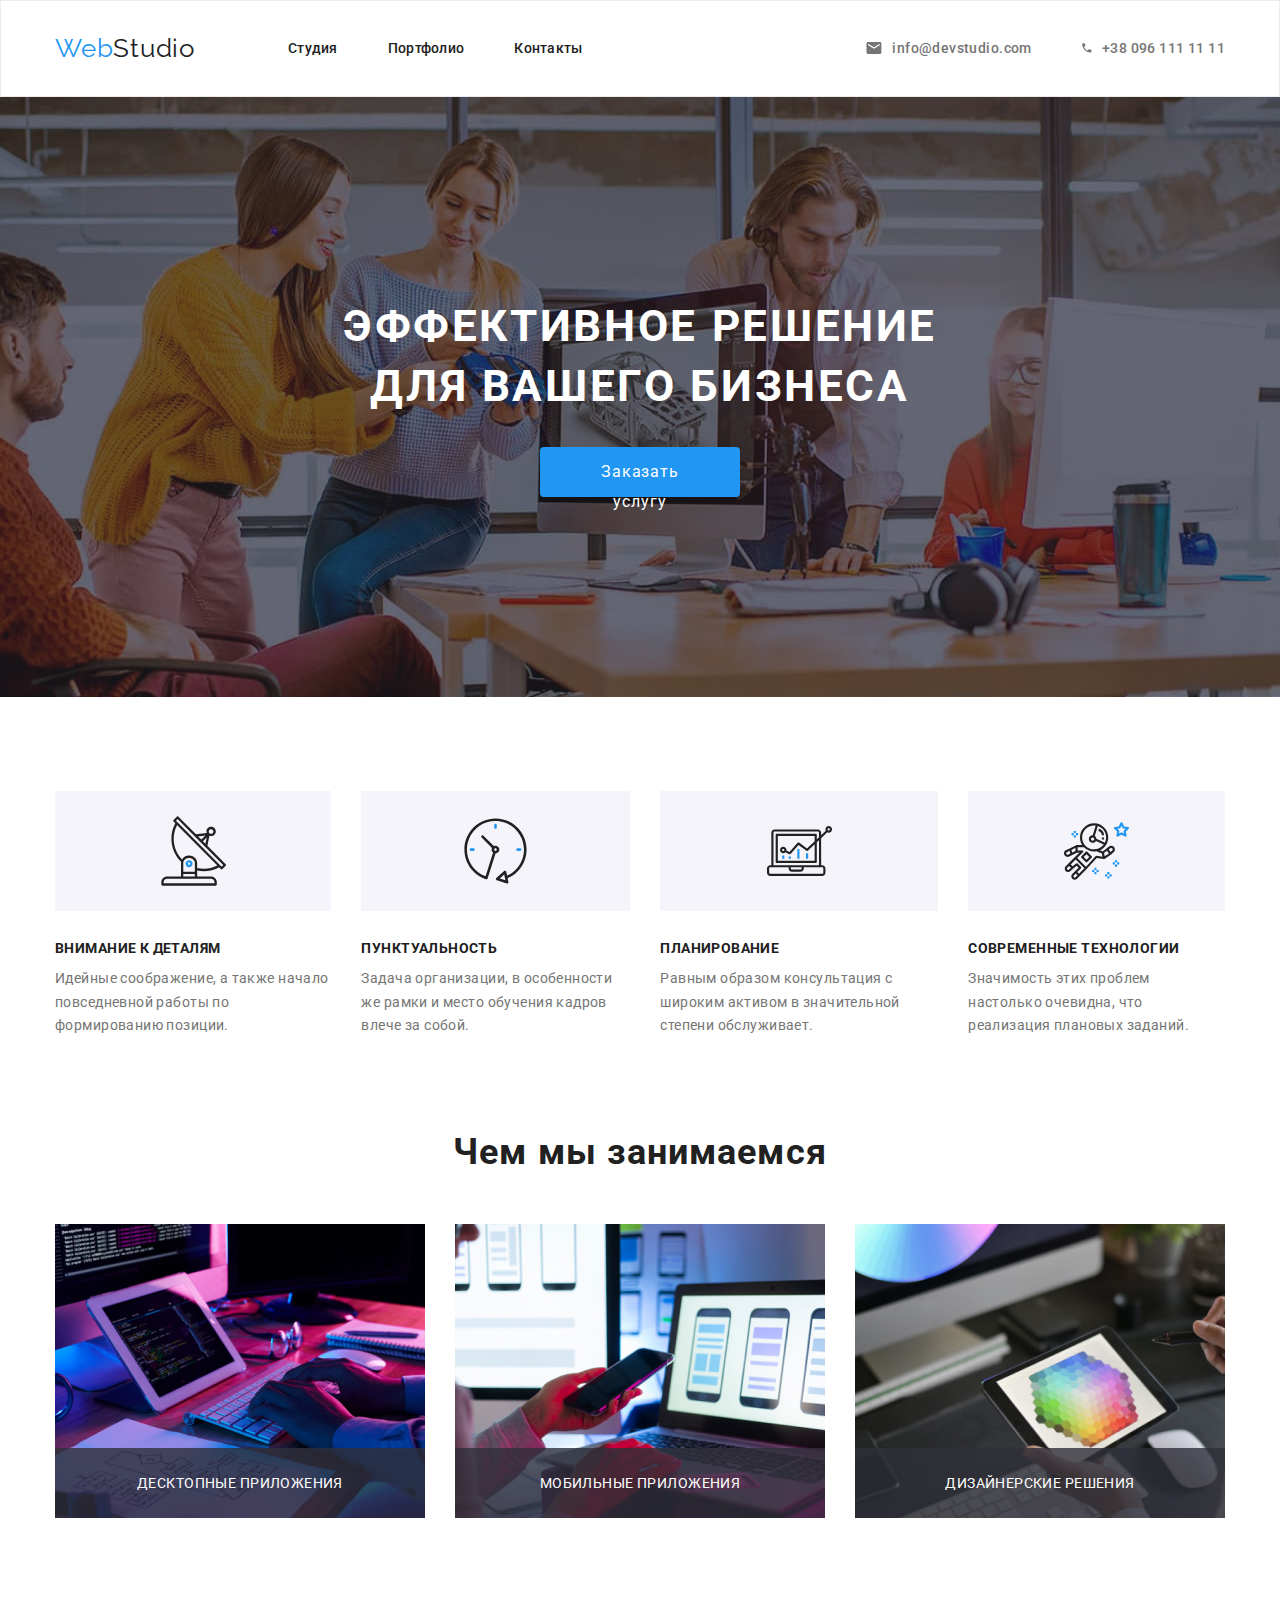
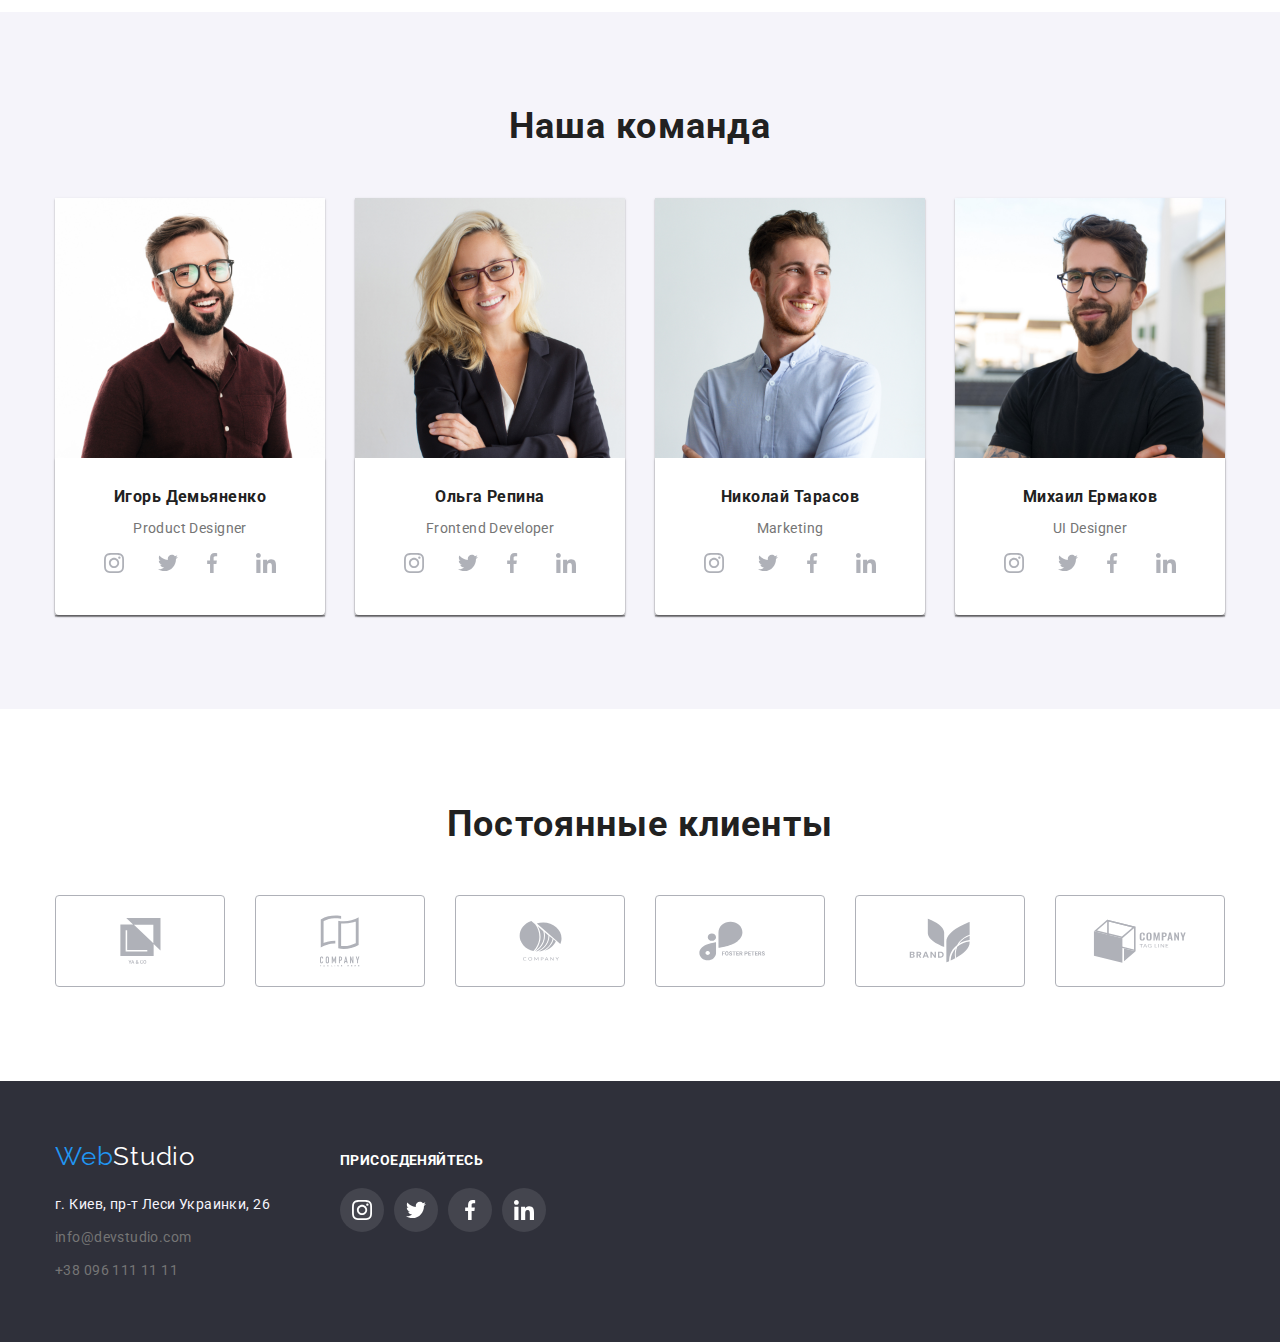
==== index.html @ 556e7dc3 "com" ====
<!DOCTYPE html>
<html lang="ru">
  <head>
    <meta charset="UTF-8">
    <meta name="viewport" content="width=device-width, initial-scale=1.0">
    <title>Project GOIT</title>
    <link rel="preconnect" href="https://fonts.gstatic.com">
    <link href="https://fonts.googleapis.com/css2?family=Raleway:wght@700&family=Roboto:wght@400;500;700;900&display=swap" rel="stylesheet">
    <link rel="stylesheet" href="https://cdnjs.cloudflare.com/ajax/libs/modern-normalize/1.0.0/modern-normalize.css">
    <link rel="stylesheet" href="css/styles.css">
  </head>
  <body>
    <header class="header">
      <div class="container header-page">
      <nav class="main-nav">
        <a class='logo' href="index.html"><span class="logo-color">Web</span>Studio</a>
        <ul class="header-links">
          <li class="item"><a href="" class="header-link menu-link">Студия</a></li>
          <li class="item"><a href="portfolio.html" class="header-link menu-link">Портфолио</a></li>
          <li class="item"><a href="" class="header-link menu-link">Контакты</a></li>
        </ul>
      </nav>
        <ul class="header-contacts adress-list">
          <li class="item contacts-item"><a href="" class="contacts address-link">
            <svg class="adress-icon" width="16" height="12">
              <use href="./images/icons/sprite.svg#icon-email"></use>
            </svg>
            info@devstudio.com
          </a></li>
          <li class="item contacts-item"><a href="" class="contacts address-link">
            <svg class="adress-icon phone"  width="10" height="16">
              <use href="./images/icons/sprite.svg#icon-phone"></use>
            </svg>
            +38  096  111  11  11
          </a></li>
        </ul>
      </div>
    </header>
    <main>
    <section class="hero">
      <div class="container page-hero">
        <h1 class="hero-title">Эффективное решение для вашего бизнеса</h1>
        <button class="hero-button" type="button" data-modal-open>Заказать услугу</button>
      </div>
      </section>
      <section class="section">
        <div class="container">
        <ul class="about-list">
          <li class="item">
            <div class="our-privilege">
              <svg class="our-privilege-item">
                <use href="./images/icons/sprite.svg#icon-antenna"></use>
              </svg>
            </div>
            <h3 class="about-subtitle">Внимание к деталям</h3>
            <p class="about-list-text">
             Идейные соображение, а также начало повседневной работы по формированию позиции.
            </p>
          </li>
          <li class="item">
            <div class="our-privilege">
              <svg class="our-privilege-item">
                <use href="./images/icons/sprite.svg#icon-clock"></use>
              </svg>
            </div>
            <h3 class="about-subtitle">Пунктуальность</h3>
            <p class="about-list-text">
              Задача организации, в особенности же рамки и место обучения кадров влече  за собой.
            </p>
          </li>
          <li class="item">
            <div class="our-privilege">
              <svg class="our-privilege-item">
                <use href="./images/icons/sprite.svg#icon-diagram"></use>
              </svg>
            </div>
            <h3 class="about-subtitle">Планирование</h3>
            <p class="about-list-text">
             Равным образом консультация с широким активом в значительной степени обслуживает.
            </p>
          </li>
          <li class="item">
            <div class="our-privilege">
              <svg class="our-privilege-item">
                <use href="./images/icons/sprite.svg#icon-astronaut"></use>
              </svg>
            </div>
            <h3 class="about-subtitle">Современные технологии</h3>
            <p class="about-list-text">
              Значимость этих проблем настолько очевидна, что реализация плановых заданий.
            </p>
          </li>
        </ul>
      </div>
      </section>
      <section class="section services">
        <div class="container">
          <h2 class="services-title">Чем мы занимаемся</h2>
          <ul class="services-list">
            <li class="services-img"><img src="images/img1.jpg" width="370" height="294" alt="руки на клавиатуре">
            <div class="services-overlay">
              <p>Десктопные приложения</p>
            </div>
            </li>
            <li class="services-img"><img src="images/img2.jpg" width="370" height="294" alt="телефон в руке">
              <div class="services-overlay">
                <p>Мобильные приложения</p>
              </div>
            </li>
            <li class="services-img"><img src="images/img3.jpg" width="370" height="294" alt="планшет в руке">
              <div class="services-overlay">
                <p class="overlay-title">Дизайнерские решения</p>
              </div>
            </li>
        </ul>
      </div>
      </section>
      <section class=" section our-team">
        <div class="container">
        <h2 class="our-team-title">Наша команда</h2>
        <ul class="our-team-list">
          <li class="card-in-case">
            <img src="./images/team/igor.jpg" width="270" height="260" alt="Игорь Демьяненко">
            <div class="name-work">
            <h3 class="name">Игорь Демьяненко</h3>
            <p lang="en">Product Designer</p>
            <ul class="socials-icons">
              <li class="social-icons-item">
                <a href="" class="socials-icons-link" targen="_blank" rel="noopener noreferrer">
                  <svg class="socials-icons-svg">
                    <use href="./images/icons/sprite.svg#icon-instagram"></use>
                  </svg>
                </a>
              </li>
              <li class=" targen="_blank"">
                <a href="" class="socials-icons-link" targen="_blank" rel="noopener noreferrer">
                  <svg class="socials-icons-svg">
                    <use href="./images/icons/sprite.svg#icon-twitter"></use>
                  </svg>
                </a>
              </li>
              <li class="social-icons-item">
                <a href="" class="socials-icons-link" targen="_blank" rel="noopener noreferrer">
                  <svg class="socials-icons-svg">
                    <use href="./images/icons/sprite.svg#icon-facebook"></use>
                  </svg>
                </a>
              </li>
              <li class="social-icons-item">
                <a href="" class="socials-icons-link" targen="_blank" rel="noopener noreferrer">
                  <svg class="socials-icons-svg">
                    <use href="./images/icons/sprite.svg#icon-linkedin"></use>
                  </svg>
                </a>
              </li>
            </ul>
          </div>
          </li>
          <li class="card-in-case">
            <img src="./images/team/olga.jpg" width="270" height="260" alt="Ольга Репина">
            <div class="name-work">
            <h3 class="name">Ольга Репина</h3>
            <p lang="en">Frontend Developer</p>
            <ul class="socials-icons">
              <li class="social-icons-item">
                <a href="" class="socials-icons-link" target="_blank" rel="noopener noreferrer">
                  <svg class="socials-icons-svg">
                    <use href="./images/icons/sprite.svg#icon-instagram"></use>
                  </svg>
                </a>
              </li>
              <li class=" targen="_blank"">
                <a href="" class="socials-icons-link" target="_blank" rel="noopener noreferrer">
                  <svg class="socials-icons-svg">
                    <use href="./images/icons/sprite.svg#icon-twitter"></use>
                  </svg>
                </a>
              </li>
              <li class="social-icons-item">
                <a href="" class="socials-icons-link" target="_blank" rel="noopener noreferrer">
                  <svg class="socials-icons-svg">
                    <use href="./images/icons/sprite.svg#icon-facebook"></use>
                  </svg>
                </a>
              </li>
              <li class="social-icons-item">
                <a href="" class="socials-icons-link" target="_blank" rel="noopener noreferrer">
                  <svg class="socials-icons-svg">
                    <use href="./images/icons/sprite.svg#icon-linkedin"></use>
                  </svg>
                </a>
              </li>
            </ul>
          </div>
          </li>
          <li class="card-in-case">
            <img src="./images/team/nikolai.jpg" width="270" height="260" alt="Николай Тарасов">
            <div class="name-work">
            <h3 class="name">Николай Тарасов</h3>
            <p lang="en">Marketing</p>
            <ul class="socials-icons">
              <li class="social-icons-item">
                <a href="" class="socials-icons-link" target="_blank" rel="noopener noreferrer">
                  <svg class="socials-icons-svg">
                    <use href="./images/icons/sprite.svg#icon-instagram"></use>
                  </svg>
                </a>
              </li>
              <li class=" targen="_blank">
                <a href="" class="socials-icons-link" target="_blank" rel="noopener noreferrer">
                  <svg class="socials-icons-svg">
                    <use href="./images/icons/sprite.svg#icon-twitter"></use>
                  </svg>
                </a>
              </li>
              <li class="social-icons-item">
                <a href="" class="socials-icons-link" target="_blank" rel="noopener noreferrer">
                  <svg class="socials-icons-svg">
                    <use href="./images/icons/sprite.svg#icon-facebook"></use>
                  </svg>
                </a>
              </li>
              <li class="social-icons-item">
                <a href="" class="socials-icons-link" target="_blank" rel="noopener noreferrer">
                  <svg class="socials-icons-svg">
                    <use href="./images/icons/sprite.svg#icon-linkedin"></use>
                  </svg>
                </a>
              </li>
            </ul>
          </div>
          </li>
          <li class="card-in-case">
            <img src="./images/team/mikhail.jpg" width="270" height="260" alt="Михаил Ермаков">
            <div class="name-work">
            <h3 class="name">Михаил Ермаков</h3>
            <p lang="en">UI Designer</p>
            <ul class="socials-icons">
              <li class="social-icons-item">
                <a href="" class="socials-icons-link" targen="_blank" rel="noopener noreferrer">
                  <svg class="socials-icons-svg">
                    <use href="./images/icons/sprite.svg#icon-instagram"></use>
                  </svg>
                </a>
              </li>
              <li class=" targen="_blank"">
                <a href="" class="socials-icons-link" targen="_blank" rel="noopener noreferrer">
                  <svg class="socials-icons-svg">
                    <use href="./images/icons/sprite.svg#icon-twitter"></use>
                  </svg>
                </a>
              </li>
              <li class="social-icons-item">
                <a href="" class="socials-icons-link" targen="_blank" rel="noopener noreferrer">
                  <svg class="socials-icons-svg">
                    <use href="./images/icons/sprite.svg#icon-facebook"></use>
                  </svg>
                </a>
              </li>
              <li class="social-icons-item">
                <a href="" class="socials-icons-link" targen="_blank" rel="noopener noreferrer">
                  <svg class="socials-icons-svg">
                    <use href="./images/icons/sprite.svg#icon-linkedin"></use>
                  </svg>
                </a>
              </li>
            </ul>
          </div>
          </li>
        </ul>
      </div>
      </section>
      <section class="section-regular-clients">
        <div class="container">
        <h2 class="regular-clients-hero">Постоянные клиенты</h2>
        <ul class="regular-clients-list">
          <li class="regular-clients-item">
            <a href="" class="regular-clients-link">
              <svg class="regular-clients-svg" width="41px" height="46px">
                <use href="./images/icons/sprite.svg#icon-yaco"></use>
              </svg>
          </a>
          </li>
          <li class="regular-clients-item">
            <a href="" class="regular-clients-link">
              <svg class="regular-clients-svg" width="40px" height="52px">
                <use href="./images/icons/sprite.svg#icon-companytaglinehere"></use>
              </svg>
          </a>
          </li>
          <li class="regular-clients-item">
            <a href="" class="regular-clients-link">
              <svg class="regular-clients-svg" width="43px" height="41px">
                <use href="./images/icons/sprite.svg#icon-company"></use>
              </svg>
          </a>
          </li>
          <li class="regular-clients-item">
            <a href="" class="regular-clients-link">
              <svg class="regular-clients-svg" width="84px" height="40px">
                <use href="./images/icons/sprite.svg#icon-fosterpeters"></use>
              </svg>
          </a>
          </li>
          <li class="regular-clients-item">
            <a href="" class="regular-clients-link">
              <svg class="regular-clients-svg" width="62px" height="45px">
                <use href="./images/icons/sprite.svg#icon-brand"></use>
              </svg>
          </a>
          </li>
          <li class="regular-clients-item">
            <a href="" class="regular-clients-link">
              <svg class="regular-clients-svg" width="94px" height="44px">
                <use href="./images/icons/sprite.svg#icon-companytagline"></use>
              </svg>
          </a>
          </li>
        </ul>
      </div>
      </section>
      <div class="backdrop is-hidden" data-modal>
        <div  class="modal">
          <form class="js-speaker-form">

          <h3 class="form-title">Оставьте свои данные, мы вам перезвоним</h3>
    
          <ul class="form-list">
            <li class="form-item">
          <label class="name-input" for="name">Имя</label>
          <input class="text-input" type="text"  name="name" id="name">
          <svg class="icon-form" width="12px" height="12px">
            <use href="./images/icons/sprite.svg#icon-name"></use>
          </svg>
            </li>
            <li class="form-item">
          <label class="name-input" for="tel">Телефон</label>
          <input class="text-input"  type="tel" name="tel" id="tel">
          <svg class="icon-form" width="13px" height="13px">
            <use href="./images/icons/sprite.svg#icon-phone"></use>
          </svg>
            </li>
            <li class="form-item">
          <label class="name-input" for="mail">Почта</label>
          <input class="text-input" type="email" name="mail" id="mail">
          <svg class="icon-form" width="15px" height="12px">
            <use href="./images/icons/sprite.svg#icon-email"></use>
          </svg>
          </li>
          <li class="form-item">
          <label class="name-input" for="com">Коментарий</label>
          <textarea class="textarea-input text-input" name="com" id="com" cols="30" row="14" placeholder="Введите текст"></textarea> 
          </li>
          <li class="form-item">
          <input class="agree-box" type="checkbox" name="agreement" id="agreement">
          <label class="agree-input" for="agreement">Соглашаюсь с рассылкой и принимаю <a class="contract" href="">Условия договора</a></label>
          </li class="form-item">
        </ul>
        <button class="submit-button" type="submit">Отправить</button>
        </form>
          <button  class="modal-button" data-modal-close>
            <svg class="modal-svg" width="11" height="11">
              <use href="./images/icons/sprite.svg#icon-close"> </use>
            </svg>
          </button>
        </div>
      </div>
    </main>
      <footer class="footer">
        <div class=" footer-info container">
        <div>
          <a class='logo-footer' href="index.html"><span class="logo-color">Web</span>Studio</a>
        <address class="address">
        <p class="place">г. Киев, пр-т Леси Украинки, 26</p>
        <ul class="footer-list">
          <li><a class="contacts" href="">info@devstudio.com</a></li>
          <li><a class="contacts " href="">+38  096  111  11  11</a></li>
        </ul>
      </div>
        <div class="footer-info-svg">
          <h2 class="footer-title">Присоеденяйтесь</h2>
        <ul class="socials-icons footer-icons">
          <li class="social-icons-item">
            <a href="" class="socials-icons-link icons-footer" target="_blank" rel="noopener noreferrer">
              <svg class="socials-icons-svg footer-svg">
                <use href="./images/icons/sprite.svg#icon-instagram"></use>
              </svg>
            </a>
          </li>
          <li class="social-icons-item">
            <a href="" class="socials-icons-link icons-footer" target="_blank" rel="noopener noreferrer">
              <svg class="socials-icons-svg footer-svg">
                <use href="./images/icons/sprite.svg#icon-twitter"></use>
              </svg>
            </a>
          </li>
          <li class="social-icons-item">
            <a href="" class="socials-icons-link icons-footer" target="_blank" rel="noopener noreferrer">
              <svg class="socials-icons-svg footer-svg">
                <use href="./images/icons/sprite.svg#icon-facebook"></use>
              </svg>
            </a>
          </li>
          <li class="social-icons-item">
            <a href="" class="socials-icons-link icons-footer" target="_blank" rel="noopener noreferrer">
              <svg class="socials-icons-svg footer-svg">
                <use href="./images/icons/sprite.svg#icon-linkedin"></use>
              </svg>
            </a>
          </li>
        </ul>
      </div>
        </address>
      </div>
      </footer>
      <script src="./js/modal.js"></script>
  </body>
</html>
---- css/styles.css ----
:root {
    --accent-background-title-color: #2F303A;
    --accent-background-footer-color: #2F303A;
    --accent-background-our-team-color: #F5F4FA;
    --primary-background-color: #F5F4FA;
    --secondary-background-color: #2196F3;
    
    --accent-text-color: #757575;
    --primary-text-color: #212121;
    --secondary-text-color: #FFFFFF;
    --svg-primary-color: #AFB1B8;
    
    --main-font: 'Roboto', sans-serif;
    --logo-font: 'Raleway', sans-serif;
}

body {
    font-family: var(--main-font);
    color:var(--accent-text-color);
    font-size: 14px;
    line-height: 1.71;
    letter-spacing: 0.03em;
}

*,
*::before,
*::after {
    box-sizing: border-box;
}

h1,
h2,
h3,
h4,
h5,
h6,
p,
ul {
margin: 0;
padding: 0;
}

img {
    display: block;
    max-width: 100%;
}

.container {
    width: 1200px;
    padding-left: 15px;
    padding-right: 15px;
    margin-left: auto;
    margin-right: auto;
}

.section {
    padding-top: 94px;
    padding-bottom: 94px;
}

/* -----------------------------ЛОГОТИП--------------------- */

.logo {
    font-family: var(--logo-font);
    font-size: 26px;
    line-height: 1.19;
    letter-spacing: 0.03em;
}

.logo:not(.nohover):hover,
.logo:not(.nofocus):focus {
color: var(--primary-text-color);
}

.logo-color {
    color:var(--secondary-background-color);
}

/* --------------------------МЕЙН-------------------------- */

.main-nav {
    display: flex;
    align-items: center;
}

/* ----------------------------------ХЕДЕР---------------------------- */

.header {
    background: var(--secondary-text-color);
    display: flex;
    border: 1px solid #ECECEC;
    padding-top: 32px;
    padding-bottom: 32px;
}

.header-page {
   display: flex;
   align-items: center;
}

.header-link {
    font-size: 14px;
    font-weight: 500;
    line-height: 1.14;
    letter-spacing: 0.02em;
    color:var(--primary-text-color);
    position: relative;

    transition-property: color;
    transition-duration: 250ms;
    transition-timing-function: cubic-bezier(0.4, 0, 0.2, 1);
}

.header-link:hover,
.header-link:focus {
    color: var(--secondary-background-color);
}

.menu-link::after {
    content: "";
    width: 100%;
    height: 4px;
    background: #2196F3;
    border-radius: 2px;
    display: block;
    position: absolute;
    margin-top: 32px;
    opacity: 0;

    transition-property: background-color, opacity, visibility;
    transition-duration: 250ms;
    transition-timing-function: cubic-bezier(0.4, 0, 0.2, 1);
}

.menu-link:hover::after,
.menu-link:focus::after  {
    opacity: 1;
}

.header-links {
    display: flex;
    margin-left: 93px;
}

.header-links .item {
    margin-right: 50px;
    display: block;
}

.header-links .item:last-child {
    margin-right: 0px;
}

.adress-icon {
    fill: currentColor;
    margin-right: 10px;
}

.address-link {
    display: flex;
    align-items: center;
}

.header-contacts {
    display: flex;
    font-weight: 500;
    margin-left: auto;
}

.header-contacts .item + .item {
     margin-left: 50px;
}

.contacts {
    color: var(--accent-text-color);

    transition-property: color;
    transition-duration: 250ms;
    transition-timing-function: cubic-bezier(0.4, 0, 0.2, 1);
}

.contacts:hover,
.contacts:focus {
    color: var(--secondary-background-color);
}

/* --------------------------ЗАГОЛОВОК И КНОПКА------------------------- */

.hero {
    background: var(--accent-background-title-color);
    background-image: linear-gradient(
        to right,
        rgba(47, 48, 58, 0.4),
        rgba(47, 48, 58, 0.4)
    ),
    url(../images/backgroundhero.jpg);
    text-align: center;
    background-size: cover;
    background-position: center;
}

.page-hero {
    padding-top: 200px;
    padding-bottom: 200px;
}

.hero-title {
    font-family: var(--main-font);
    font-size: 44px;
    max-width: 696px;
    line-height: 1.36;
    text-align: center;
    color:var(--secondary-text-color);
    letter-spacing: 0.06em;
    text-transform: uppercase;
    margin-right: auto;
    margin-left: auto;
    margin-bottom: 30px;
}

.hero-button {
    width: 200px;
    height: 50px;
    border-radius: 4px;
    padding: 10px 32px 10px 32px;
    margin-right: auto;
    margin-left: auto;
    font-size: 16px;
    line-height: 1.87;
    align-items: center;
    letter-spacing: 0.06em;
    border: none;
    cursor: pointer;
    color: var(--secondary-text-color);
    background-color:var(--secondary-background-color);
    box-shadow: 0px 4px 4px rgba(0, 0, 0, 0.15);
    display: block;
}

/* ----------------------------О НАС ------------------------ */

.about-list {
    display: flex;
    justify-content: center;
}

.about-list li {
    margin-right: 30px;
    align-items: center;
}

.about-list li:last-child {
    margin-right: 0px;;
}

.our-privilege {
    display: flex;
    align-items: center;
    justify-content: center;
    height: 120px;
    background: var(--accent-background-our-team-color);
    margin-bottom: 30px;
}

.our-privilege-item {
    width: 65px ;
    height: 70px;
}
 
.about-subtitle {
    height: 16px;
    font-size: 14px;
    line-height: 1.14;
    letter-spacing: 0.03em;
    text-transform: uppercase;
    margin-bottom: 10px;
    color: var(--primary-text-color);
}

/* --------------------------ЧЕМ мы занимаемся------------------------------- */

.services-title {
    font-size: 36px;
    line-height: 1.16;
    text-align: center;
    letter-spacing: 0.03em;
    color: var(--primary-text-color);
}

.services {
    padding-top: 0px;
}

.services-list {
    display: flex;
    margin-top: 50px;
    justify-content: center;
}

.services-img {
    margin-right: 30px;
    position: relative;
}

.services-overlay {
    font-size: 14px;
    line-height: 16px;
    text-align: center;
    letter-spacing: 0.03em;

    text-transform: uppercase;
    position: absolute;
    background: rgba(47, 48, 58, 0.8);
    color: #FFFFFF;
    
    padding-top: 27px;
    bottom: 0;
    width: 370px;
    height: 70px;
}

.thumb-title {
    position: absolute;
}


.services-img:last-child {
    margin-right: 0px;
}

/* ------------------------------Наша команда----------------------------- */
.our-team-title {
    font-size: 36px;
    line-height: 1.16;
    letter-spacing: 0.03em;
    text-align: center;
    margin-bottom: 50px;
    color: var(--primary-text-color);
}

/* ----------------------------SVG--------------------------------- */

.section-regular-clients {
    margin-top: 94px;
    margin-bottom: 94px;
}

.regular-clients-hero{
    font-size: 36px;
    margin-bottom: 50px;
    line-height: 42px;
    text-align: center;
    letter-spacing: 0.03em;
    color: var(--primary-text-color);
}

.regular-clients-list {
    display: flex;
    justify-content: center;
}

 .regular-clients-link {
    width: 170px;
    height: 92px;
    border: 1px solid #AFB1B8;
    border-radius: 4px;
    display: block;
    color: var(--svg-primary-color);
    display: flex;
    align-items: center;
    justify-content: center;

    transition-property: border;
    transition-duration: 250ms;
    transition-timing-function: cubic-bezier(0.4, 0, 0.2, 1);
 }


 .regular-clients-item:not(:last-child){
    margin-right: 30px;
 }

.regular-clients-svg { 
    fill: currentColor;

    transition-property: fill;
    transition-duration: 250ms;
    transition-timing-function: cubic-bezier(0.4, 0, 0.2, 1);
}

.regular-clients-link:hover,
.regular-clients-link:focus {
    border: 1px solid var(--secondary-background-color);
    box-sizing: border-box;
}

.regular-clients-link:hover .regular-clients-svg, 
.regular-clients-link:focus .regular-clients-svg {
    fill: var(--secondary-background-color);
}

/* -------------------------------------------------------- */
.social-icons-item:not(:last-child) {
    margin-right: 10px;
}

.socials-icons {
    display: inline-flex;
}

.socials-icons-svg {
    width: 20px;
    height: 20px;
    fill: var(--svg-primary-color);

    transition-property: fill;
    transition-duration: 250ms;
    transition-timing-function: cubic-bezier(0.4, 0, 0.2, 1);
}

.socials-icons-link:hover,
.socials-icons-link:focus {
    background-color: var(--secondary-background-color);
}

.socials-icons-link {
    width: 44px;
    height: 44px;
    border-radius: 50%;
    display: flex;
    align-items: center;
    justify-content: center;

    transition-property: background-color, fill;
    transition-duration: 250ms;
    transition-timing-function: cubic-bezier(0.4, 0, 0.2, 1);
}

.socials-icons-link:hover .socials-icons-svg,
.socials-icons-link:focus .socials-icons-svg {
    fill: var(--secondary-text-color);
}

/* ---------------------------------SVG END----------------------------- */

.our-team {
    background: var(--primary-background-color);
}

.our-team-list {
    display: flex;
    justify-content: center;
}

.name {
    font-size: 16px;
    line-height: 1.18;
    letter-spacing: 0.03em;
    margin-bottom: 10px;
    color: var(--primary-text-color);
}

.card-in-case {
    width: 270px;
    box-shadow: 0px 1px 3px rgba(0, 0, 0, 0.12),
    0px 1px 1px rgba(0, 0, 0, 0.14),
    0px 2px 1px rgba(0, 0, 0, 0.2);
    margin-right: 30px;
}

.card-in-case:last-child {
    margin-right: 0px;
}

.name-work {
    min-width: 137px;
    padding: 30px;
    text-align: center;
    box-shadow: 0px 1px 3px rgba(0, 0, 0, 0.12),
    0px 1px 1px rgba(0, 0, 0, 0.14),
    0px 2px 1px rgba(0, 0, 0, 0.2);
    border-radius: 0px 0px 4px 4px;
    background-color: var(--secondary-text-color);
}

address {
    font-style: inherit;
}

/* ----------------------------------------ССЫЛКИ------------------------------- */

a {
    color: var(--primary-text-color);
    text-decoration: none;
}

li {
    list-style: none;
}

/* -------------------------------------КНОПКИ--------------------------- */


/* ------------------------------------КНОПКИ ФИЛЬТРА------------------------ */


.filter-button {
    min-width: 73px;
    height: 38px;
    
    background: var(--primary-background-color);
    border-radius: 4px;
    border: none;
    padding: 6px 22px 6px 22px;
    font-weight: 500;
    font-size: 16px;
    line-height: 1.62px;
    letter-spacing: 0.03em;

    transition-property: background-color, color, box-shadow;
    transition-duration: 250ms;
    transition-timing-function: cubic-bezier(0.4, 0, 0.2, 1);
}

.filter-button-list {
    display: flex;
    justify-content: center;
    margin-bottom: 50px;
}

.filter-button-list li {
    margin-right: 8px;
}

.filter-button-list li:last-child {
    margin-right: 0px;
}

button:hover {
    cursor:pointer;
    color: white;
    background-color:#2196F3;
    box-shadow: 0px 3px 1px rgba(0, 0, 0, 0.1),
    0px 1px 2px rgba(0, 0, 0, 0.08),
    0px 2px 2px rgba(0, 0, 0, 0.12);
    border-radius: 4px;
}

/* ----------------------------CARDS-FILTER-------------------- */

.title-filter { 
    font-size: 18px;
    line-height: 2.0;
    letter-spacing: 0.06em;
    color: var(--primary-text-color);
    margin-bottom: 4px;
}

.filter-list {
    display: flex;
    flex-wrap: wrap;
    margin-left: -30px;
    margin-top: -30px;
}

.filter-list > .container-set {
    margin-left: 30px;
    margin-top: 30px;
    flex-basis: calc((100% - 30px * 3) / 3);
}

.container-set {
    width: 370px;
    background: #FFFFFF;
}

.thumb-overlay {
    position: relative;
    overflow: hidden;
}

.set-items {
    padding: 24px 24px 24px 24px;
    border: 1px solid #EEEEEE;
    border-top: 0px;
}

.overlay-link:hover .card-set-overlay,
.overlay-link:focus .card-set-overlay {
    opacity: 1;
    transform: translateY(0%);
    transition: transform 250ms cubic-bezier(0.4, 0, 0.2, 1);
}

.card-set-overlay {
    position: absolute;
    background: rgba(33, 150, 243, 0.9);
    color: #FFFFFF;
    
    opacity: 0;
    font-size: 18px;
    line-height: 1.56;
    letter-spacing: 0.03em;
    text-align: center;
    padding-top:63px;
    
    top: 0;
    left: 0;
    width: 100%;
    height: 100%;

    transform: translateY(100%);
    transition: transform 250ms cubic-bezier(0.4, 0, 0.2, 1),
    opacity 250ms cubic-bezier(0.4, 0, 0.2, 1);
}

.overlay-link {
    display: block;

    transition-property: box-shadow;
    transition-duration: 250ms;
    transition-timing-function: cubic-bezier(0.4, 0, 0.2, 1);
}

.overlay-link:hover,
.overlay-link:focus {
    box-shadow: 0px 1px 1px rgba(0, 0, 0, 0.12),
    0px 4px 4px rgba(0, 0, 0, 0.06),
    1px 4px 6px rgba(0, 0, 0, 0.16);
}


/* -------------------------------------ВСЕ КНОПКИ------------------------------ */

/* ----------------------------backdrop-------------------------- */

.backdrop {
    position: fixed;
    width: 100%;
    height: 100%;
    top: 0;
    left: 0;
    background: rgba(0, 0, 0, 0.2);

    transition-property: background-color, opacity, visibility;
    transition-duration: 250ms;
    transition-timing-function: cubic-bezier(0.4, 0, 0.2, 1);
}

.backdrop.is-hidden {
    opacity: 0;
    pointer-events: none;
    visibility: hidden;
}

.modal {
    width: 528px;
    height: 581px;
    background-color: var(--secondary-text-color);

    position: absolute;
    top: 50%;
    left: 50%;
    transform: translate(-50%, -50%);

    transition-property: background-color;
    transition-duration: 250ms;
    transition-timing-function: cubic-bezier(0.4, 0, 0.2, 1);
}

.modal-button {
    display: flex;
    align-items: center;
    justify-content: center;

    border-radius: 50%;
    border: 1px solid rgba(0, 0, 0, 0.1);
    position: absolute;
    background-color: var(--secondary-text-color);

    width: 30px;
    height: 30px;
    top: 8px;
    right: 8px;
}

.modal-button:hover {
    background-color: var(--secondary-text-color);
    border-radius: 50%;

    transition-property: fill, box-shadow;
    transition-duration: 250ms;
    transition-timing-function: cubic-bezier(0.4, 0, 0.2, 1);
}


.modal-svg:hover {
    opacity: 1;
    fill: var(--secondary-background-color);

    transition-property: fill;
    transition-duration: 250ms;
    transition-timing-function: cubic-bezier(0.4, 0, 0.2, 1);
}

/* ------------------------Form-backdrop------------------------- */
textarea {
    resize: none;
}

.form-title {
    margin-bottom: 10px;
}

.name-input {
    margin-bottom: 4px;
}

.text-in-com {
    padding-left: 16px;
    padding-top: 12px;
}

.form-title {
    font-size: 20px;
    line-height: 23px;
    margin-top: 40px;

    text-align: center;
    letter-spacing: 0.03em;

    color: var(--primary-text-color);
}

.agree-input {
    margin-left: 9px;
}

.form-item {
    margin-left: 40px;
}

.textarea-input {
    width: 448px;
    height: 120px;
}

.text-input{
    width: 448px;
    height: 40px;

    border: 1px solid rgba(33, 33, 33, 0.2);
    box-sizing: border-box;
    border-radius: 4px;
}

.text-input {
    border-radius: 4px;
    box-sizing: border-box;
    outline: var(--secondary-background-color);
}

.text-input:focus  {
    border: 1px solid var(--secondary-background-color);
    box-sizing: border-box;
    border-radius: 4px;
}

.contract {
    color: var(--secondary-background-color);
    text-decoration: underline;
}

.form-item:not(:last-child) {
    margin-bottom: 10px;
    display: flex;
    flex-direction: column;
}

.form-list input::placeholder {
    margin-top: 12px;
    margin-left: 16px;
}

.icon-form {
    position: relative;
    bottom: 27px;
    left: 15px;
}

.submit-button {
    width: 200px;
    height: 50px;
    font-size: 16px;
    line-height: 1.87;
    margin-top: 30px;
    position: absolute;
    
    border: none;
    display: inline-block;
    align-items: center;
    text-align: center;
    letter-spacing: 0.06em;
    margin-left: 165px;

    background: var(--secondary-background-color);
    box-shadow: 0px 4px 4px rgba(0, 0, 0, 0.15);
    border-radius: 4px;
    color: var(--secondary-text-color);
}


/* -------------------------------ФУТЕР--------------------------------- */

.logo-footer {
    color:var(--secondary-text-color);
    font-family: var(--logo-font);
    font-size: 26px;
    line-height: 1.19;
    letter-spacing: 0.03em;
} 

.logo-footer:not(.nohover):hover,
.logo-footer:not(.nofocus):focus {
color: var(--secondary-text-color);
}

.place {
    font-size: 14px;
    line-height:1.71;
    letter-spacing: 0.03em;
    margin-bottom: 9px;
    color: var(--primary-background-color);
}

.footer .address {
    margin-top: 20px;
}

.footer-info {
    padding-top: 60px;
    padding-bottom: 60px;
    display: flex;
    align-items: baseline;
}

.icons-footer {
    background: rgba(255, 255, 255, 0.1);
}

.footer-info-svg {
 margin-left: 70px;
}

.footer-icons {
    margin-top: 20px;
}

.footer-svg {
    fill:var(--secondary-text-color)
}

.footer-title {
    font-size: 14px;
    line-height: 16px;
    letter-spacing: 0.03em;
    text-transform: uppercase;
    color: var(--secondary-text-color);
}

.footer {
    display: flex;
}

.footer-list li:not(:last-child) {
    margin-bottom: 9px;
}

 .footer {
    background: var(--accent-background-footer-color);
 }
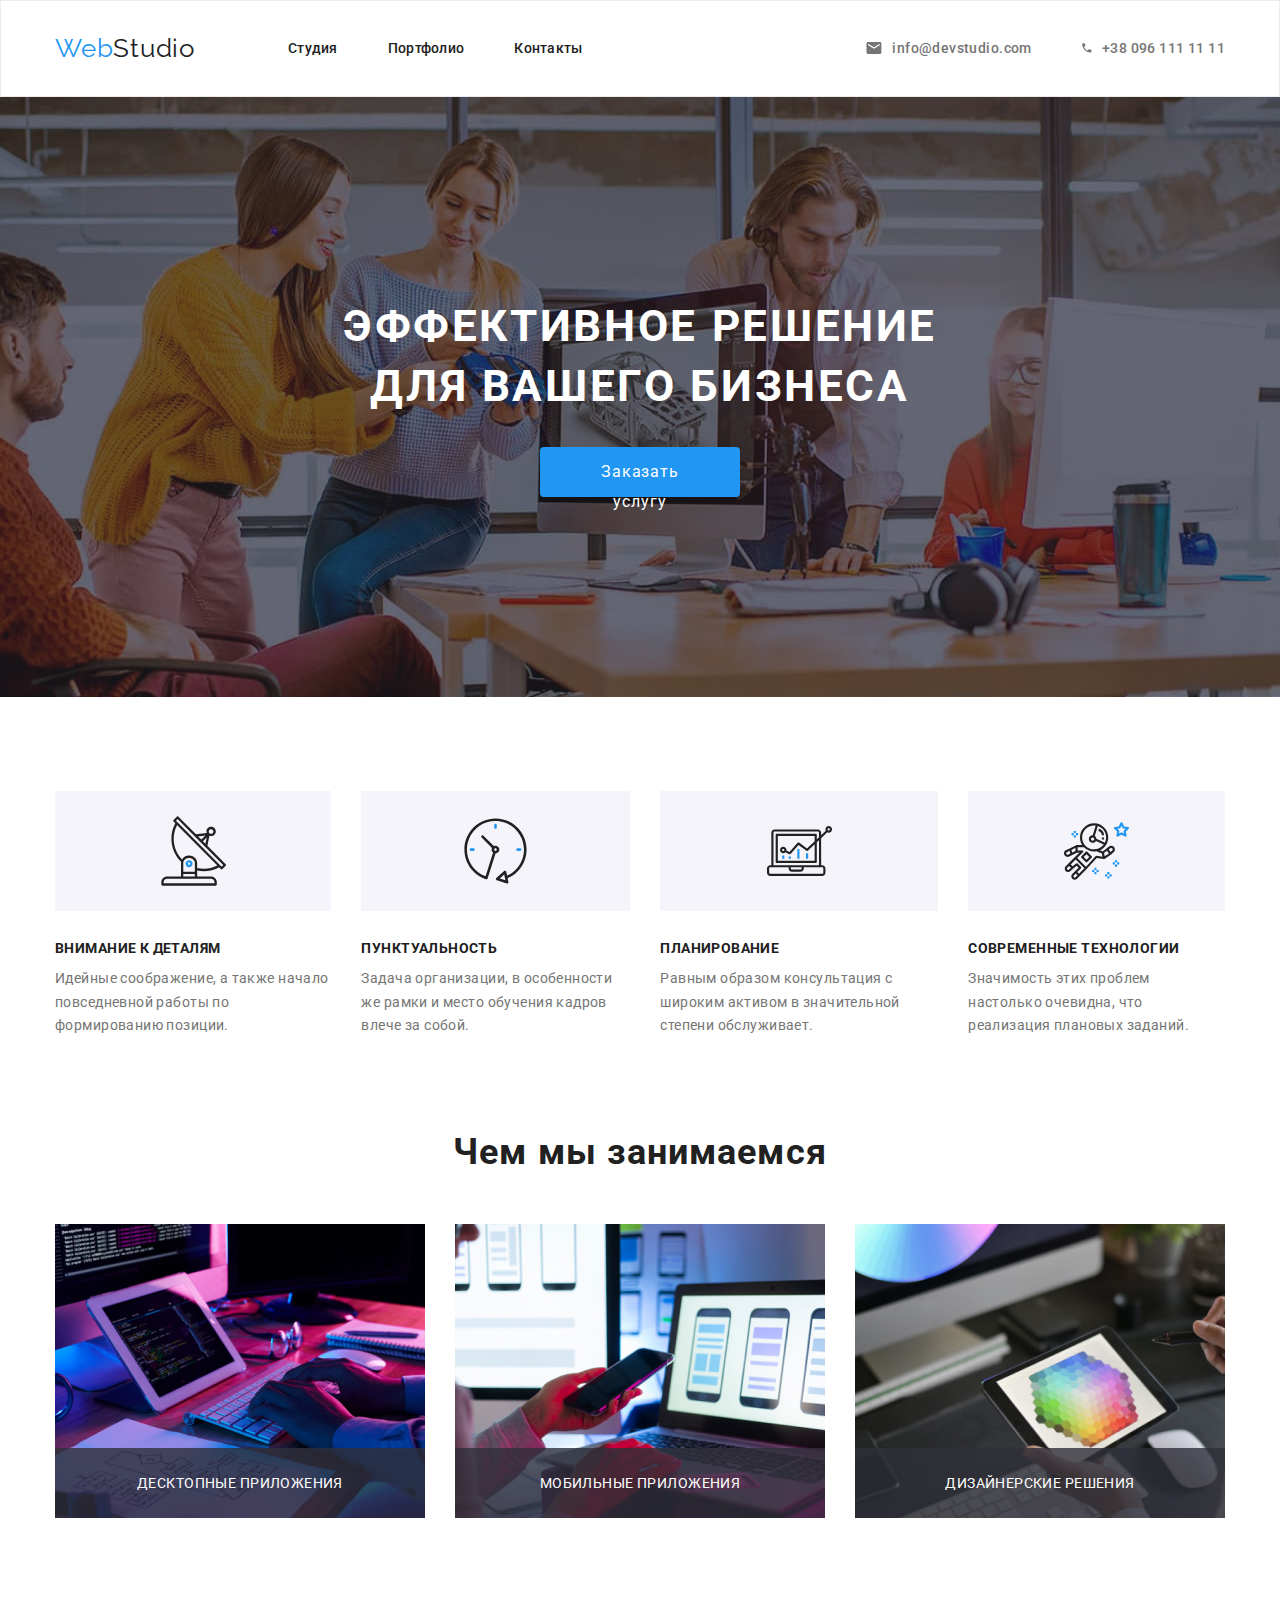
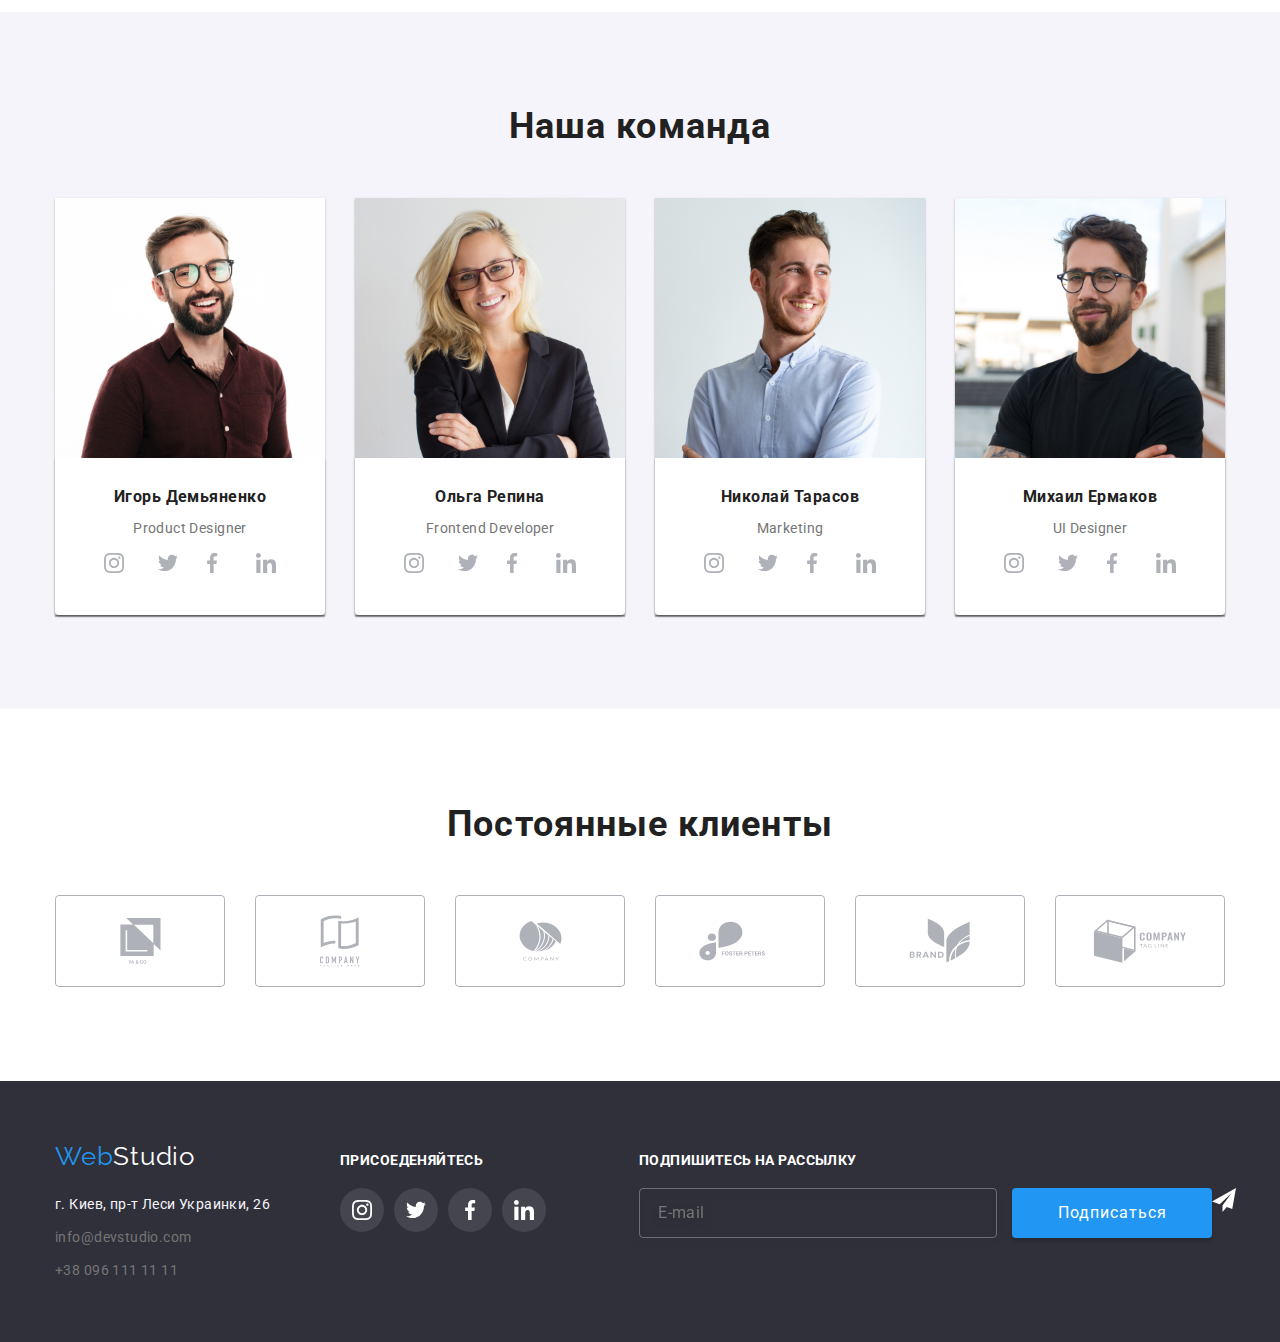
==== commit efd1240a: "Ico" ====
--- a/index.html
+++ b/index.html
@@ -328,21 +328,21 @@
           <ul class="form-list">
             <li class="form-item">
           <label class="name-input" for="name">Имя</label>
-          <input class="text-input" type="text"  name="name" id="name">
+          <input class="text-input-cont text-input" type="text"  name="name" id="name">
           <svg class="icon-form" width="12px" height="12px">
             <use href="./images/icons/sprite.svg#icon-name"></use>
           </svg>
             </li>
             <li class="form-item">
           <label class="name-input" for="tel">Телефон</label>
-          <input class="text-input"  type="tel" name="tel" id="tel">
+          <input class=" text-input-cont text-input"  type="tel" name="tel" id="tel" height="40px">
           <svg class="icon-form" width="13px" height="13px">
             <use href="./images/icons/sprite.svg#icon-phone"></use>
           </svg>
             </li>
             <li class="form-item">
           <label class="name-input" for="mail">Почта</label>
-          <input class="text-input" type="email" name="mail" id="mail">
+          <input class="text-input-cont text-input" type="email" name="mail" id="mail" height="40px">
           <svg class="icon-form" width="15px" height="12px">
             <use href="./images/icons/sprite.svg#icon-email"></use>
           </svg>
@@ -352,7 +352,7 @@
           <textarea class="textarea-input text-input" name="com" id="com" cols="30" row="14" placeholder="Введите текст"></textarea> 
           </li>
           <li class="form-item">
-          <input class="agree-box" type="checkbox" name="agreement" id="agreement">
+          <input class="agree-box" type="checkbox" name="agreement" id="agreement" width="16px" height="15px">
           <label class="agree-input" for="agreement">Соглашаюсь с рассылкой и принимаю <a class="contract" href="">Условия договора</a></label>
           </li class="form-item">
         </ul>
@@ -409,8 +409,16 @@
             </a>
           </li>
         </ul>
-      </div>
-        </address>
+        </div>
+          </address>
+          <div class="footer-form">
+          <h3 class="sub-title">Подпишитесь на рассылку</h3>
+          <input class="input-footer-form" type="email" name="mail" placeholder="E-mail">
+          <button class="sub-btn" type="subscribe" name="subscribe">Подписаться</button>
+          <svg class="foter-form-svg">
+            <use href="./images/icons/sprite.svg#icon-send"></use>
+          </svg>
+        </div>
       </div>
       </footer>
       <script src="./js/modal.js"></script>
--- a/css/styles.css
+++ b/css/styles.css
@@ -654,6 +654,7 @@
 }
 
 .modal {
+    padding: 40px;
     width: 528px;
     height: 581px;
     background-color: var(--secondary-text-color);
@@ -724,7 +725,6 @@
 .form-title {
     font-size: 20px;
     line-height: 23px;
-    margin-top: 40px;
 
     text-align: center;
     letter-spacing: 0.03em;
@@ -734,29 +734,20 @@
 
 .agree-input {
     margin-left: 9px;
-}
-
-.form-item {
-    margin-left: 40px;
 }
 
 .textarea-input {
     width: 448px;
     height: 120px;
+    margin-bottom: 20px;
 }
 
 .text-input{
     width: 448px;
-    height: 40px;
 
     border: 1px solid rgba(33, 33, 33, 0.2);
     box-sizing: border-box;
     border-radius: 4px;
-}
-
-.text-input {
-    border-radius: 4px;
-    box-sizing: border-box;
     outline: var(--secondary-background-color);
 }
 
@@ -766,42 +757,46 @@
     border-radius: 4px;
 }
 
+.text-input-cont {
+    height: 40px;
+}
+
 .contract {
     color: var(--secondary-background-color);
     text-decoration: underline;
 }
 
 .form-item:not(:last-child) {
-    margin-bottom: 10px;
+    position: relative;
     display: flex;
     flex-direction: column;
 }
 
+.form-item:focus-within > .icon-form {
+    fill: var(--secondary-background-color);
+}
+
 .form-list input::placeholder {
-    margin-top: 12px;
-    margin-left: 16px;
+    top: 12px;
+    left: 16px;
 }
 
 .icon-form {
-    position: relative;
-    bottom: 27px;
-    left: 15px;
+    position: absolute;
+    bottom: 13px;
+    left: 13px;
 }
 
 .submit-button {
-    width: 200px;
-    height: 50px;
     font-size: 16px;
     line-height: 1.87;
+    margin: 0 auto;
     margin-top: 30px;
-    position: absolute;
+    padding: 10px 55px;
     
     border: none;
-    display: inline-block;
-    align-items: center;
-    text-align: center;
+    display: block;
     letter-spacing: 0.06em;
-    margin-left: 165px;
 
     background: var(--secondary-background-color);
     box-shadow: 0px 4px 4px rgba(0, 0, 0, 0.15);
@@ -880,8 +875,68 @@
     background: var(--accent-background-footer-color);
  }
 
-
-
-
-
-
+/* ----------------------------------Form-footer------------------ */
+
+.footer-form {
+    margin-left: 93px;
+}
+
+.footer-form:not(:last-child) {
+    display: flex;
+    flex-direction: column;
+}
+
+.footer-form input::placeholder {
+    padding-left: 16px;
+}
+
+.sub-title {
+    width: 219px;
+    height: 16px;
+    font-size: 14px;
+    line-height: 16px;
+    letter-spacing: 0.03em;
+    text-transform: uppercase;
+    margin-bottom: 20px;
+
+    color: var(--secondary-text-color);
+}
+
+.input-footer-form {
+    width: 358px;
+    height: 50px;
+    font-size: 16px;
+    line-height: 20px;  
+    letter-spacing: 0.03em;
+
+    background: transparent;
+    box-sizing: border-box;
+    border-radius: 4px;
+
+    border: 1px solid rgba(255, 255, 255, 0.3);
+    filter: drop-shadow(0px 4px 4px rgba(0, 0, 0, 0.15));
+}
+
+.sub-btn {
+    width: 200px;
+    height: 50px;
+    border-radius: 4px;
+    font-size: 16px;
+    line-height: 1.87;
+    letter-spacing: 0.06em;
+    margin-left: 12px;
+    
+    border: none;
+    position: relative;
+
+    color: var(--secondary-text-color);
+    background: var(--secondary-background-color);
+    box-shadow: 0px 4px 4px rgba(0, 0, 0, 0.15);
+}
+
+.foter-form-svg {
+    position: absolute;
+    width: 24px;
+    height: 24px;
+}
+
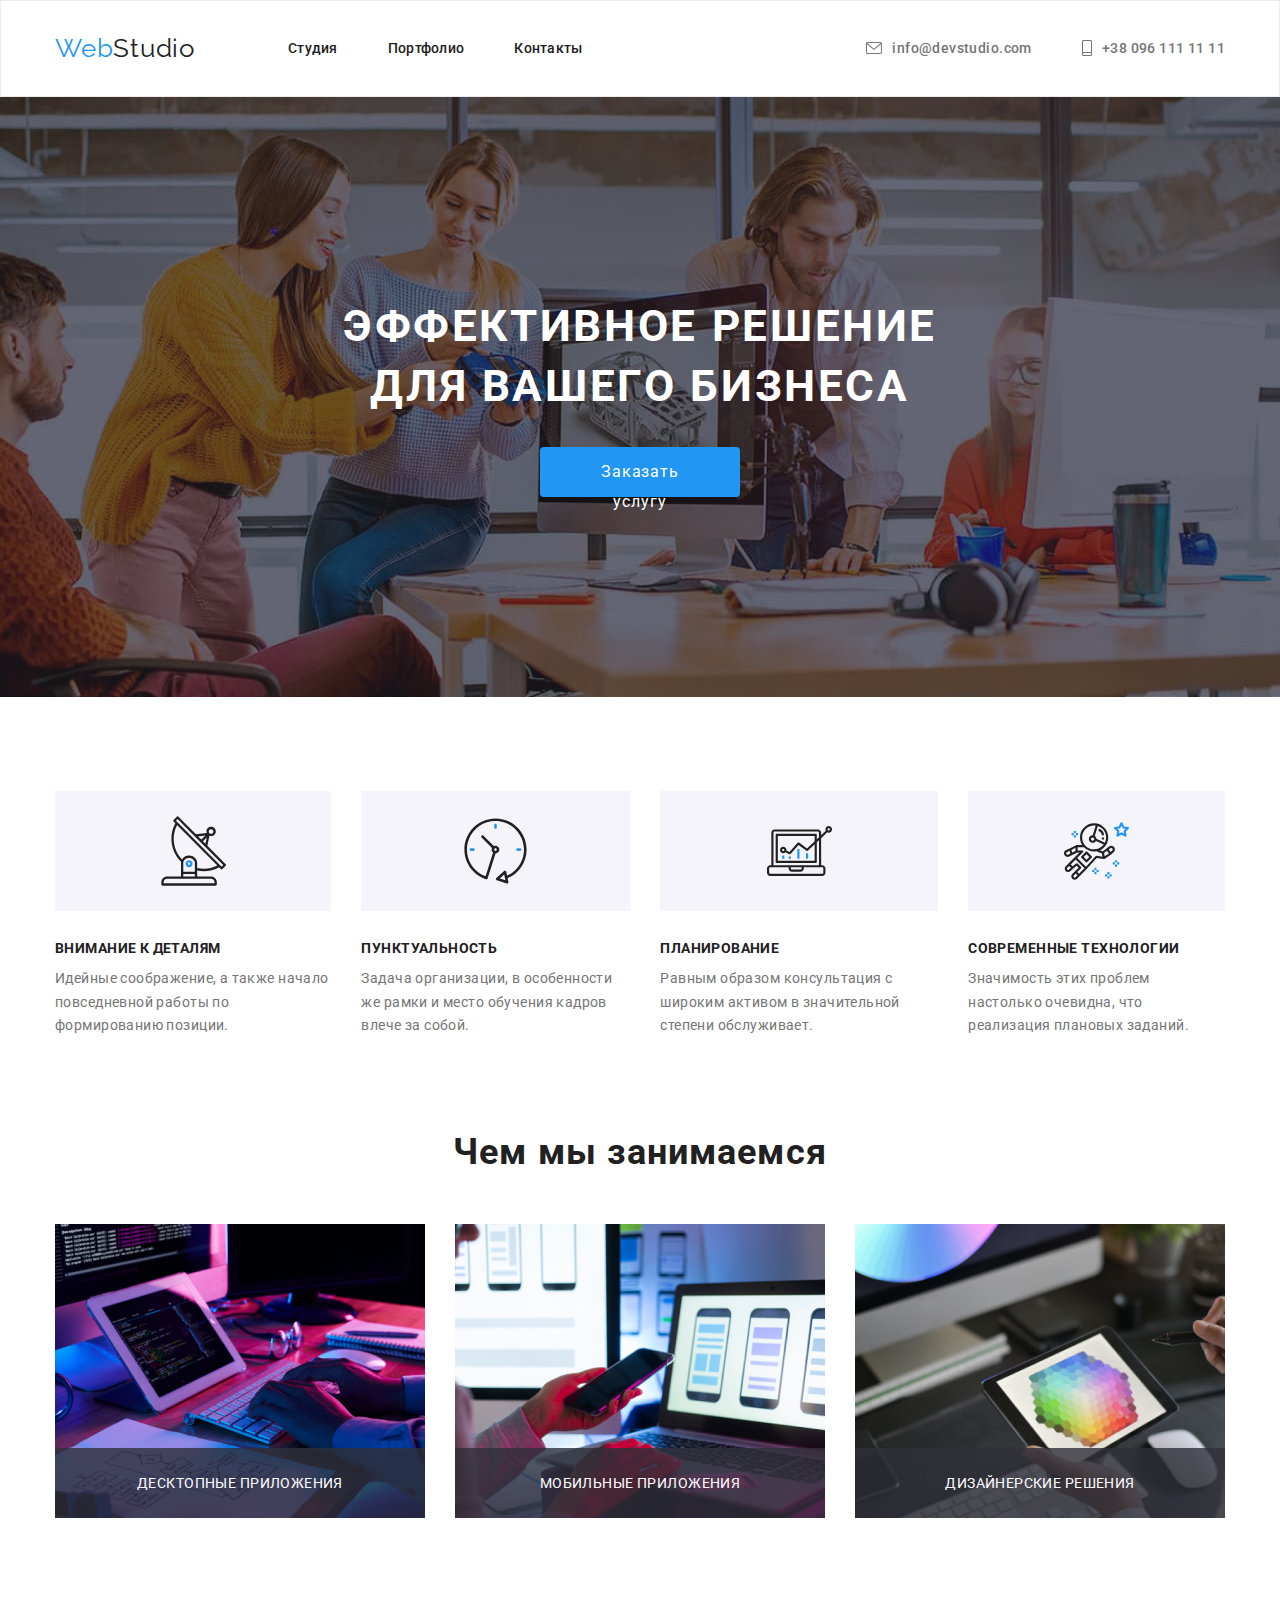
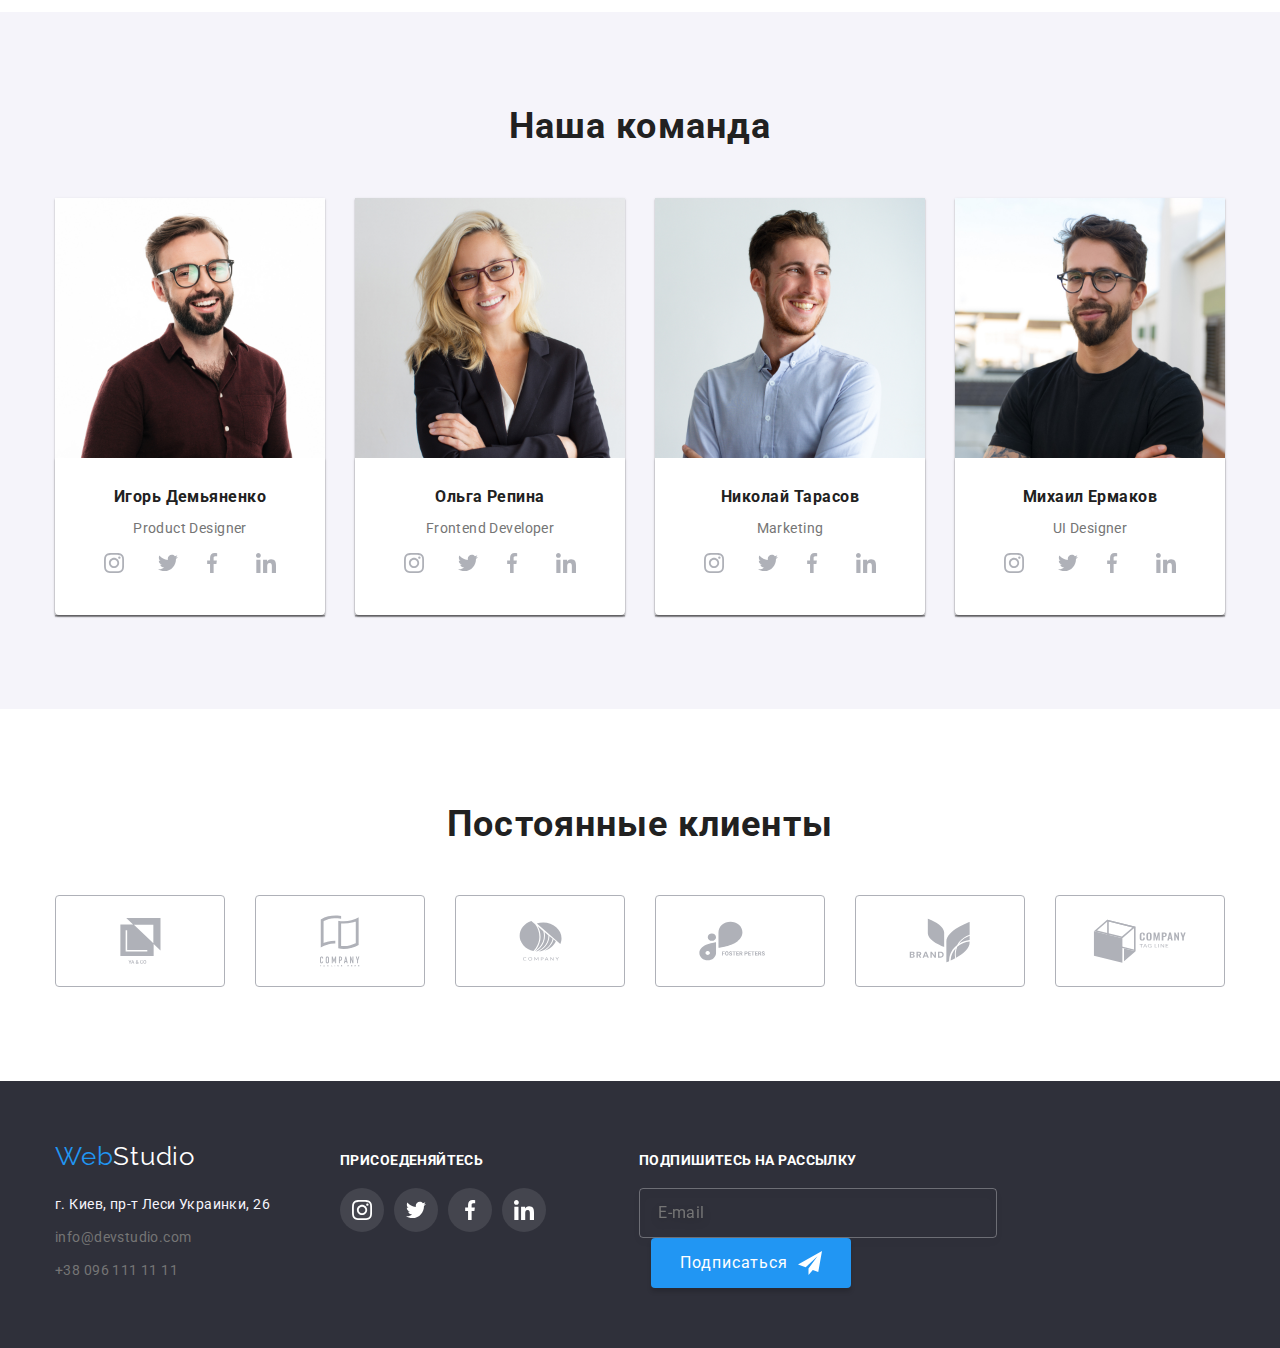
==== commit e02a8d3f: "icon" ====
--- a/index.html
+++ b/index.html
@@ -330,21 +330,21 @@
           <label class="name-input" for="name">Имя</label>
           <input class="text-input-cont text-input" type="text"  name="name" id="name">
           <svg class="icon-form" width="12px" height="12px">
-            <use href="./images/icons/sprite.svg#icon-name"></use>
+            <use href="./images/icons/sprite.svg#icon-form-name"></use>
           </svg>
             </li>
             <li class="form-item">
           <label class="name-input" for="tel">Телефон</label>
           <input class=" text-input-cont text-input"  type="tel" name="tel" id="tel" height="40px">
           <svg class="icon-form" width="13px" height="13px">
-            <use href="./images/icons/sprite.svg#icon-phone"></use>
+            <use href="./images/icons/sprite.svg#icon-form-phone"></use>
           </svg>
             </li>
             <li class="form-item">
           <label class="name-input" for="mail">Почта</label>
           <input class="text-input-cont text-input" type="email" name="mail" id="mail" height="40px">
           <svg class="icon-form" width="15px" height="12px">
-            <use href="./images/icons/sprite.svg#icon-email"></use>
+            <use href="./images/icons/sprite.svg#icon-form-email"></use>
           </svg>
           </li>
           <li class="form-item">
@@ -414,10 +414,12 @@
           <div class="footer-form">
           <h3 class="sub-title">Подпишитесь на рассылку</h3>
           <input class="input-footer-form" type="email" name="mail" placeholder="E-mail">
-          <button class="sub-btn" type="subscribe" name="subscribe">Подписаться</button>
-          <svg class="foter-form-svg">
-            <use href="./images/icons/sprite.svg#icon-send"></use>
-          </svg>
+          <button class="sub-btn" type="subscribe" name="subscribe">
+            Подписаться
+            <svg class="foter-form-svg">
+              <use href="./images/icons/sprite.svg#icon-send"></use>
+            </svg>
+          </button>
         </div>
       </div>
       </footer>
--- a/css/styles.css
+++ b/css/styles.css
@@ -776,9 +776,9 @@
     fill: var(--secondary-background-color);
 }
 
-.form-list input::placeholder {
-    top: 12px;
-    left: 16px;
+.textarea-input input::placeholder {
+    padding-top: 12px;
+    padding-left: 16px;
 }
 
 .icon-form {
@@ -925,9 +925,13 @@
     line-height: 1.87;
     letter-spacing: 0.06em;
     margin-left: 12px;
+
     
     border: none;
     position: relative;
+    display: flex;
+    align-items: center;
+    justify-content: center;
 
     color: var(--secondary-text-color);
     background: var(--secondary-background-color);
@@ -935,8 +939,9 @@
 }
 
 .foter-form-svg {
-    position: absolute;
+    position: relative;
     width: 24px;
     height: 24px;
-}
-
+    margin-left: 10px;
+}
+
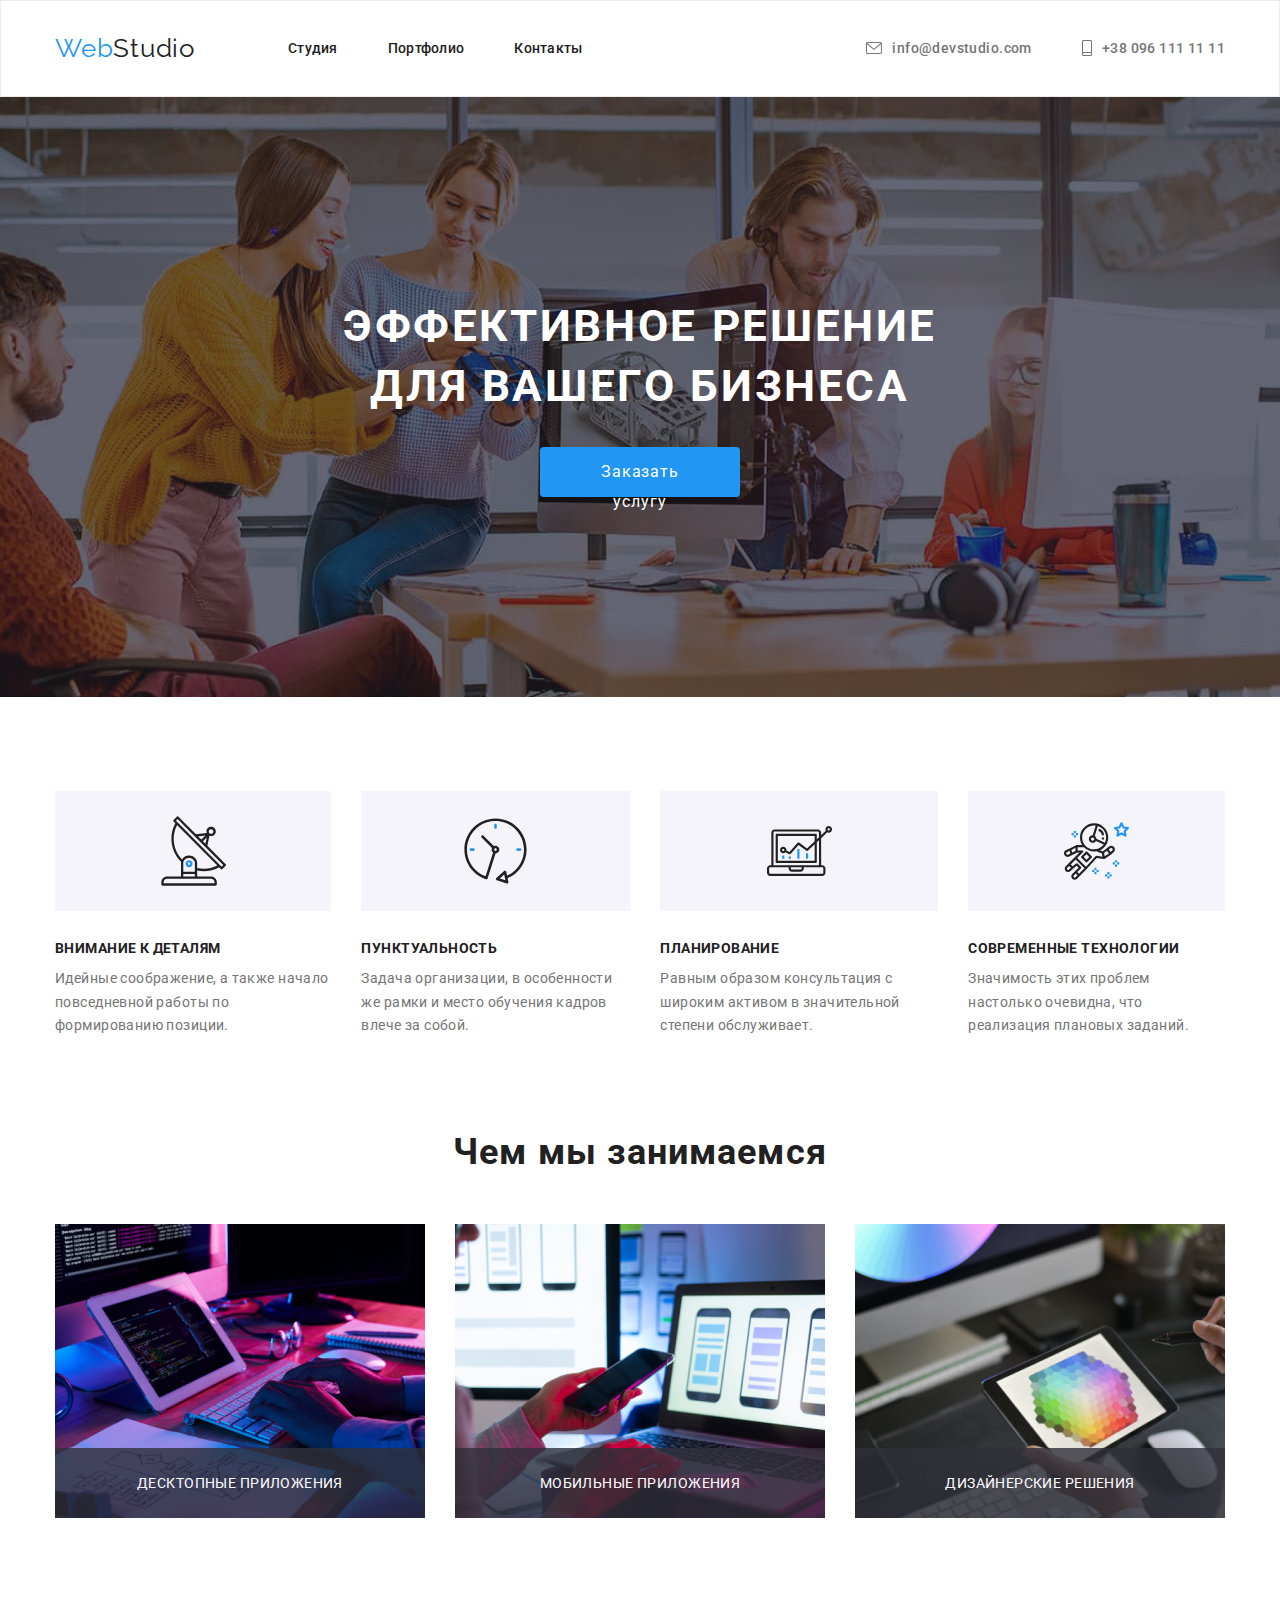
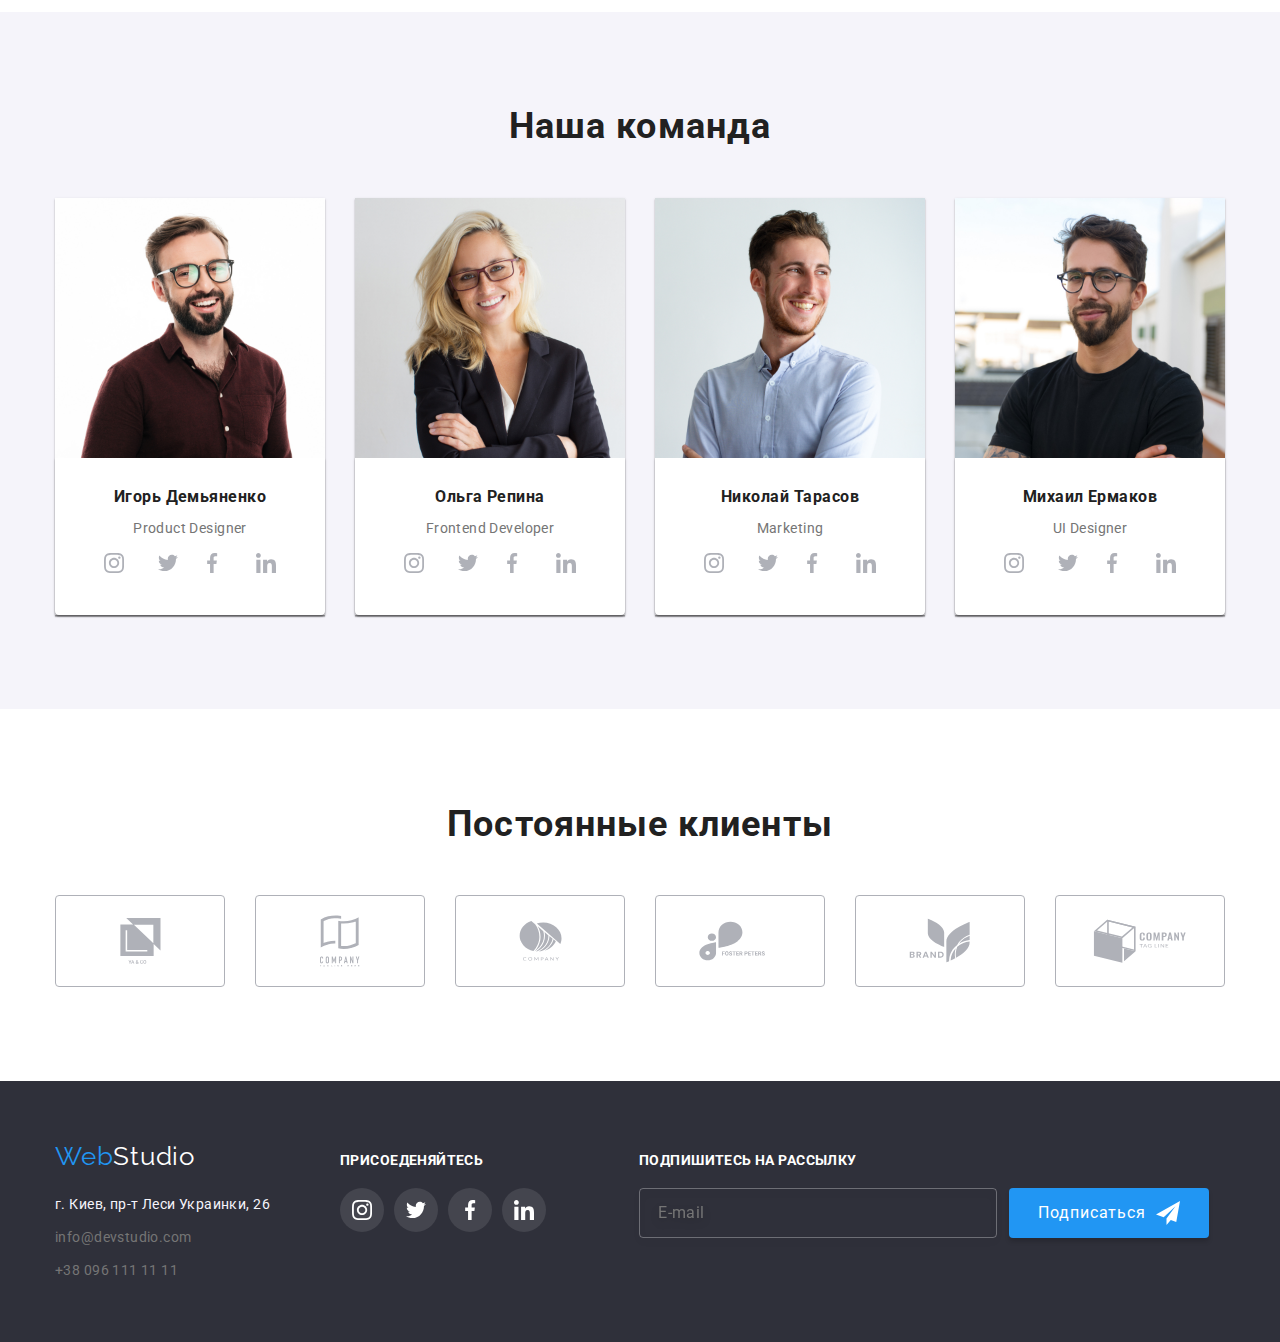
==== commit 66e5716a: "2 icon" ====
--- a/index.html
+++ b/index.html
@@ -413,6 +413,7 @@
           </address>
           <div class="footer-form">
           <h3 class="sub-title">Подпишитесь на рассылку</h3>
+          <div class="footer-form-container">
           <input class="input-footer-form" type="email" name="mail" placeholder="E-mail">
           <button class="sub-btn" type="subscribe" name="subscribe">
             Подписаться
@@ -420,6 +421,7 @@
               <use href="./images/icons/sprite.svg#icon-send"></use>
             </svg>
           </button>
+          </div>
         </div>
       </div>
       </footer>
--- a/css/styles.css
+++ b/css/styles.css
@@ -945,3 +945,6 @@
     margin-left: 10px;
 }
 
+.footer-form-container {
+    display: flex;
+}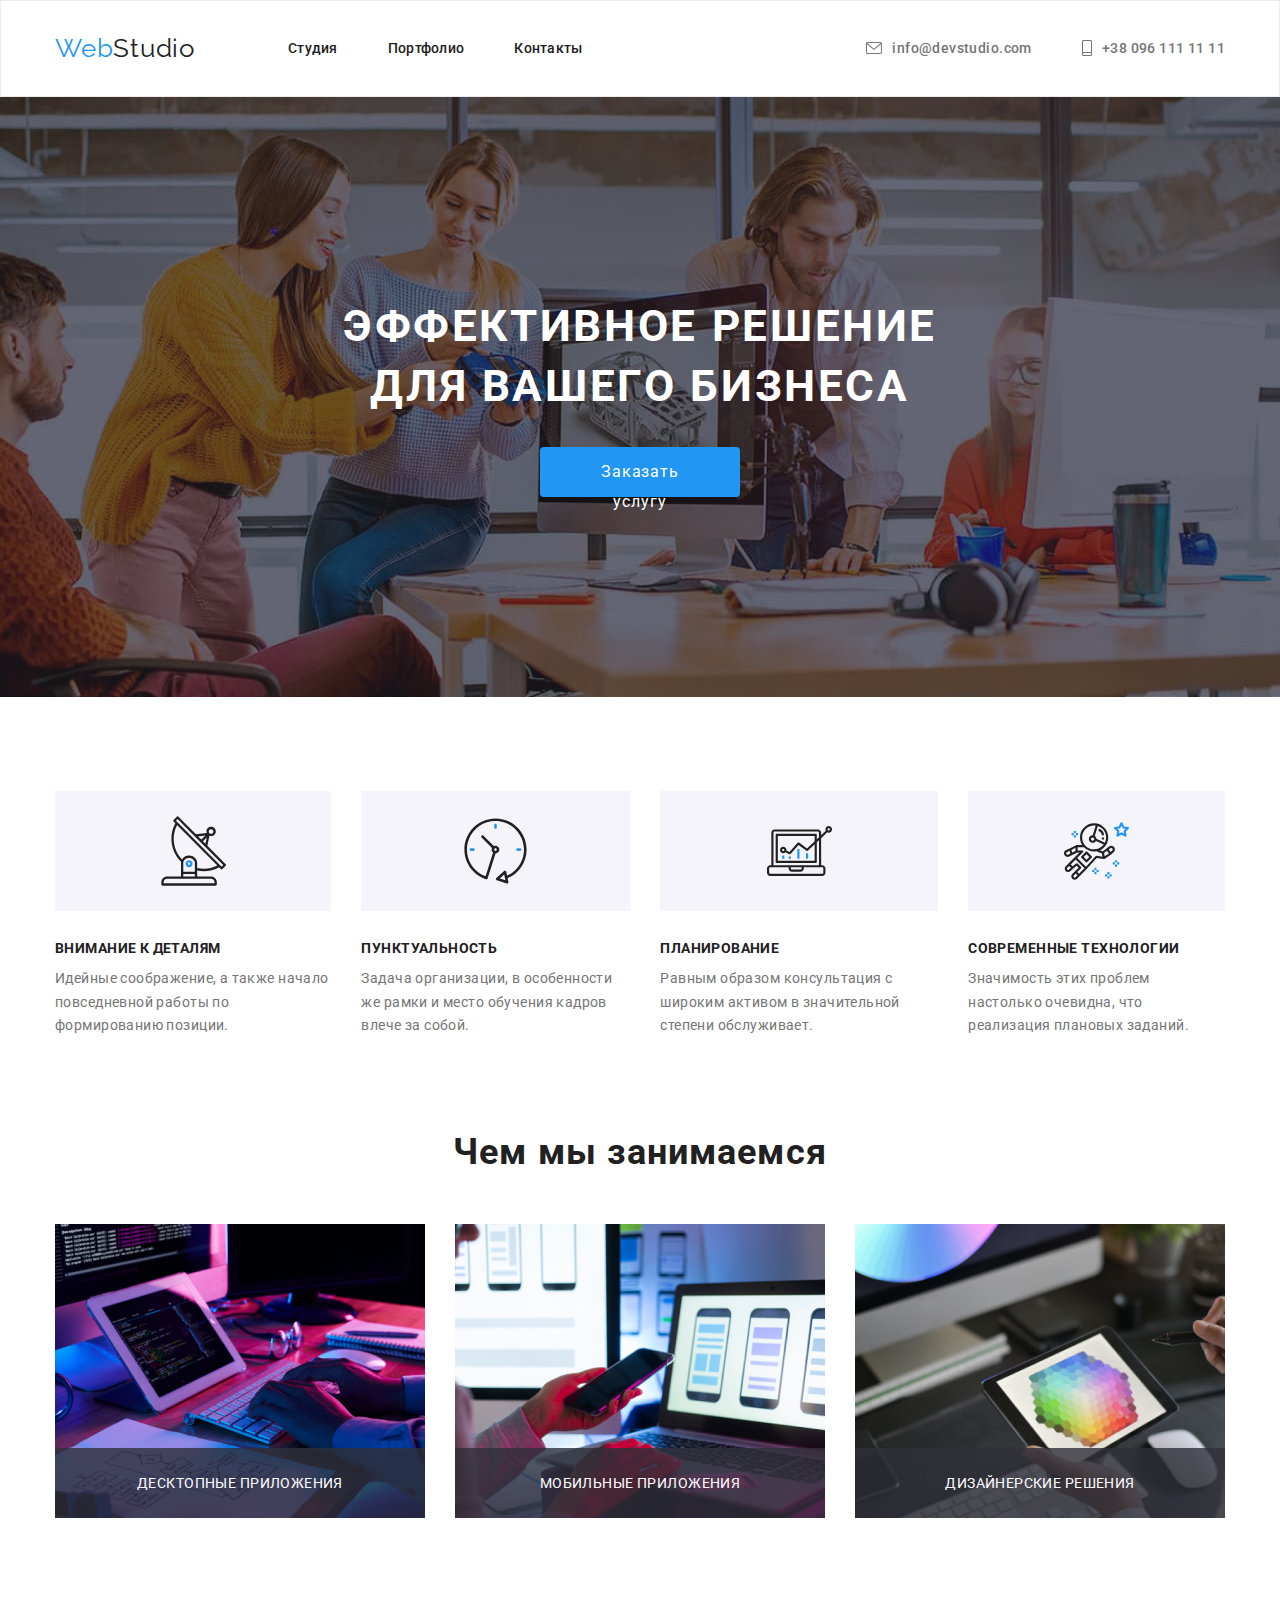
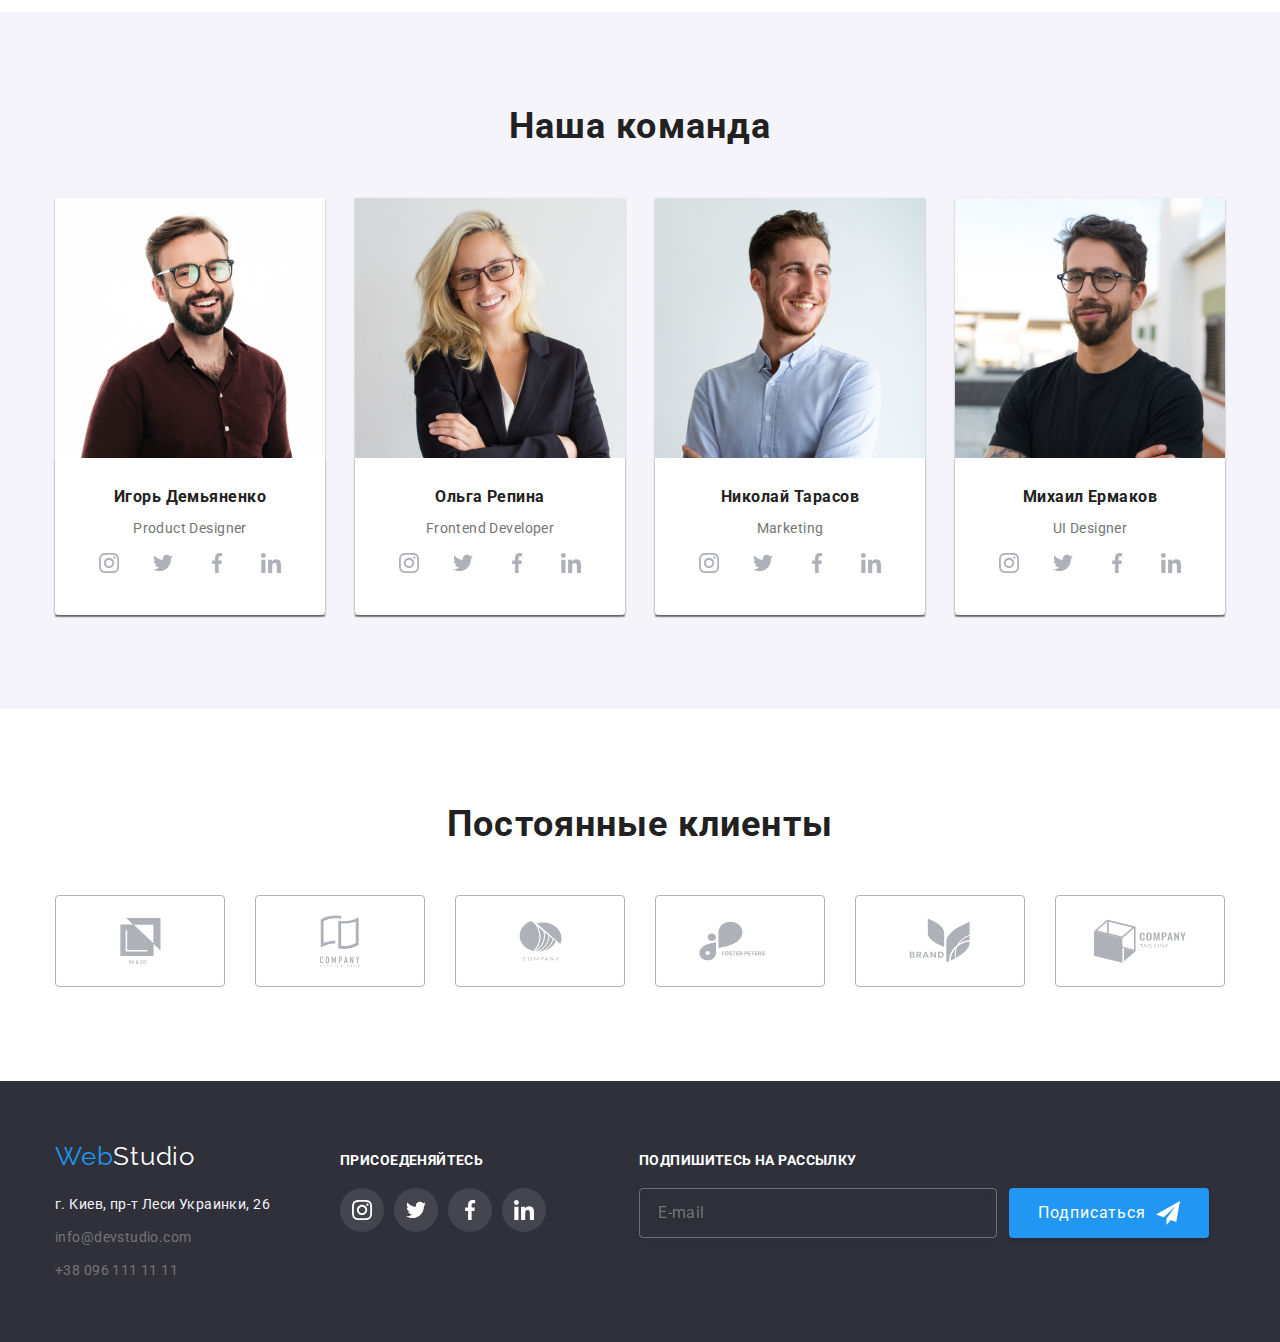
==== commit 83ac2380: "Rework hw6" ====
--- a/index.html
+++ b/index.html
@@ -126,28 +126,28 @@
             <p lang="en">Product Designer</p>
             <ul class="socials-icons">
               <li class="social-icons-item">
-                <a href="" class="socials-icons-link" targen="_blank" rel="noopener noreferrer">
+                <a href="" class="socials-icons-link" target="_blank" rel="noopener noreferrer">
                   <svg class="socials-icons-svg">
                     <use href="./images/icons/sprite.svg#icon-instagram"></use>
                   </svg>
                 </a>
               </li>
-              <li class=" targen="_blank"">
-                <a href="" class="socials-icons-link" targen="_blank" rel="noopener noreferrer">
+              <li class="social-icons-item">
+                <a href="" class="socials-icons-link" target="_blank" rel="noopener noreferrer">
                   <svg class="socials-icons-svg">
                     <use href="./images/icons/sprite.svg#icon-twitter"></use>
                   </svg>
                 </a>
               </li>
               <li class="social-icons-item">
-                <a href="" class="socials-icons-link" targen="_blank" rel="noopener noreferrer">
+                <a href="" class="socials-icons-link" target="_blank" rel="noopener noreferrer">
                   <svg class="socials-icons-svg">
                     <use href="./images/icons/sprite.svg#icon-facebook"></use>
                   </svg>
                 </a>
               </li>
               <li class="social-icons-item">
-                <a href="" class="socials-icons-link" targen="_blank" rel="noopener noreferrer">
+                <a href="" class="socials-icons-link" target="_blank" rel="noopener noreferrer">
                   <svg class="socials-icons-svg">
                     <use href="./images/icons/sprite.svg#icon-linkedin"></use>
                   </svg>
@@ -169,7 +169,7 @@
                   </svg>
                 </a>
               </li>
-              <li class=" targen="_blank"">
+              <li class="social-icons-item">
                 <a href="" class="socials-icons-link" target="_blank" rel="noopener noreferrer">
                   <svg class="socials-icons-svg">
                     <use href="./images/icons/sprite.svg#icon-twitter"></use>
@@ -206,7 +206,7 @@
                   </svg>
                 </a>
               </li>
-              <li class=" targen="_blank">
+              <li class="social-icons-item">
                 <a href="" class="socials-icons-link" target="_blank" rel="noopener noreferrer">
                   <svg class="socials-icons-svg">
                     <use href="./images/icons/sprite.svg#icon-twitter"></use>
@@ -237,28 +237,28 @@
             <p lang="en">UI Designer</p>
             <ul class="socials-icons">
               <li class="social-icons-item">
-                <a href="" class="socials-icons-link" targen="_blank" rel="noopener noreferrer">
+                <a href="" class="socials-icons-link" target="_blank" rel="noopener noreferrer">
                   <svg class="socials-icons-svg">
                     <use href="./images/icons/sprite.svg#icon-instagram"></use>
                   </svg>
                 </a>
               </li>
-              <li class=" targen="_blank"">
-                <a href="" class="socials-icons-link" targen="_blank" rel="noopener noreferrer">
+              <li class="social-icons-item">
+                <a href="" class="socials-icons-link" target="_blank" rel="noopener noreferrer">
                   <svg class="socials-icons-svg">
                     <use href="./images/icons/sprite.svg#icon-twitter"></use>
                   </svg>
                 </a>
               </li>
               <li class="social-icons-item">
-                <a href="" class="socials-icons-link" targen="_blank" rel="noopener noreferrer">
+                <a href="" class="socials-icons-link" target="_blank" rel="noopener noreferrer">
                   <svg class="socials-icons-svg">
                     <use href="./images/icons/sprite.svg#icon-facebook"></use>
                   </svg>
                 </a>
               </li>
               <li class="social-icons-item">
-                <a href="" class="socials-icons-link" targen="_blank" rel="noopener noreferrer">
+                <a href="" class="socials-icons-link" target="_blank" rel="noopener noreferrer">
                   <svg class="socials-icons-svg">
                     <use href="./images/icons/sprite.svg#icon-linkedin"></use>
                   </svg>
@@ -335,24 +335,24 @@
             </li>
             <li class="form-item">
           <label class="name-input" for="tel">Телефон</label>
-          <input class=" text-input-cont text-input"  type="tel" name="tel" id="tel" height="40px">
+          <input class=" text-input-cont text-input"  type="tel" name="tel" id="tel">
           <svg class="icon-form" width="13px" height="13px">
             <use href="./images/icons/sprite.svg#icon-form-phone"></use>
           </svg>
             </li>
             <li class="form-item">
           <label class="name-input" for="mail">Почта</label>
-          <input class="text-input-cont text-input" type="email" name="mail" id="mail" height="40px">
+          <input class="text-input-cont text-input" type="email" name="mail" id="mail">
           <svg class="icon-form" width="15px" height="12px">
             <use href="./images/icons/sprite.svg#icon-form-email"></use>
           </svg>
           </li>
           <li class="form-item">
           <label class="name-input" for="com">Коментарий</label>
-          <textarea class="textarea-input text-input" name="com" id="com" cols="30" row="14" placeholder="Введите текст"></textarea> 
+          <textarea class="textarea-input text-input" name="com" id="com" cols="30" placeholder="Введите текст"></textarea> 
           </li>
           <li class="form-item">
-          <input class="agree-box" type="checkbox" name="agreement" id="agreement" width="16px" height="15px">
+          <input class="checkbox agree-box" type="checkbox" name="agreement" id="agreement">
           <label class="agree-input" for="agreement">Соглашаюсь с рассылкой и принимаю <a class="contract" href="">Условия договора</a></label>
           </li class="form-item">
         </ul>
@@ -376,6 +376,7 @@
           <li><a class="contacts" href="">info@devstudio.com</a></li>
           <li><a class="contacts " href="">+38  096  111  11  11</a></li>
         </ul>
+      </address>
       </div>
         <div class="footer-info-svg">
           <h2 class="footer-title">Присоеденяйтесь</h2>
@@ -410,7 +411,6 @@
           </li>
         </ul>
         </div>
-          </address>
           <div class="footer-form">
           <h3 class="sub-title">Подпишитесь на рассылку</h3>
           <div class="footer-form-container">
--- a/css/styles.css
+++ b/css/styles.css
@@ -694,6 +694,10 @@
     transition-timing-function: cubic-bezier(0.4, 0, 0.2, 1);
 }
 
+.modal-button:hover > .modal-svg,
+.modal-button:focus > .modal-svg {
+    fill: var(--secondary-background-color);
+}
 
 .modal-svg:hover {
     opacity: 1;
@@ -732,23 +736,35 @@
     color: var(--primary-text-color);
 }
 
-.agree-input {
-    margin-left: 9px;
-}
-
 .textarea-input {
     width: 448px;
     height: 120px;
+    padding-left: 16px;
+    padding-top: 12px;
+
+    border: 1px solid rgba(33, 33, 33, 0.2);
     margin-bottom: 20px;
-}
-
-.text-input{
+    box-sizing: border-box;
+    border-radius: 4px;
+    outline: var(--secondary-background-color);
+
+    transition-property: fill, outline, border;
+    transition-duration: 250ms;
+    transition-timing-function: cubic-bezier(0.4, 0, 0.2, 1);
+}
+
+.text-input:not(:last-child) {
     width: 448px;
 
     border: 1px solid rgba(33, 33, 33, 0.2);
     box-sizing: border-box;
     border-radius: 4px;
     outline: var(--secondary-background-color);
+    padding-left: 36px;
+
+    transition-property: fill, outline, border;
+    transition-duration: 250ms;
+    transition-timing-function: cubic-bezier(0.4, 0, 0.2, 1);
 }
 
 .text-input:focus  {
@@ -774,11 +790,48 @@
 
 .form-item:focus-within > .icon-form {
     fill: var(--secondary-background-color);
+
+    transition-property: fill, outline;
+    transition-duration: 250ms;
+    transition-timing-function: cubic-bezier(0.4, 0, 0.2, 1);
 }
 
 .textarea-input input::placeholder {
     padding-top: 12px;
     padding-left: 16px;
+}
+
+
+.agree-box {
+    visibility: hidden;
+}
+
+.agree-input::before {
+    content: "";
+    display: inline-block;
+    width: 16px;
+    height: 15px;
+    border-radius: 2px;
+    border: 2px solid var(--primary-text-color);
+    margin-right: 8px;
+}
+
+.agree-input:hover,
+.agree-input:focus {
+    cursor: pointer;
+}
+
+.checkbox:checked + .agree-input::before {
+    background-image:url(../images/icons/checked.svg);
+    background-repeat: no-repeat;
+    background-position: center;
+    background-size: contain;
+    background-color: var(--secondary-background-color);
+    border-color: var(--secondary-background-color);
+
+    transition-property: fill, border, background-color;
+    transition-duration: 250ms;
+    transition-timing-function: cubic-bezier(0.4, 0, 0.2, 1);
 }
 
 .icon-form {
@@ -938,6 +991,13 @@
     box-shadow: 0px 4px 4px rgba(0, 0, 0, 0.15);
 }
 
+.sub-btn:hover {
+    box-shadow: 0px 3px 1px rgba(0, 0, 0, 0.1),
+    0px 1px 2px rgba(0, 0, 0, 0.08),
+    0px 2px 2px rgba(0, 0, 0, 0.12);
+}
+
+
 .foter-form-svg {
     position: relative;
     width: 24px;
